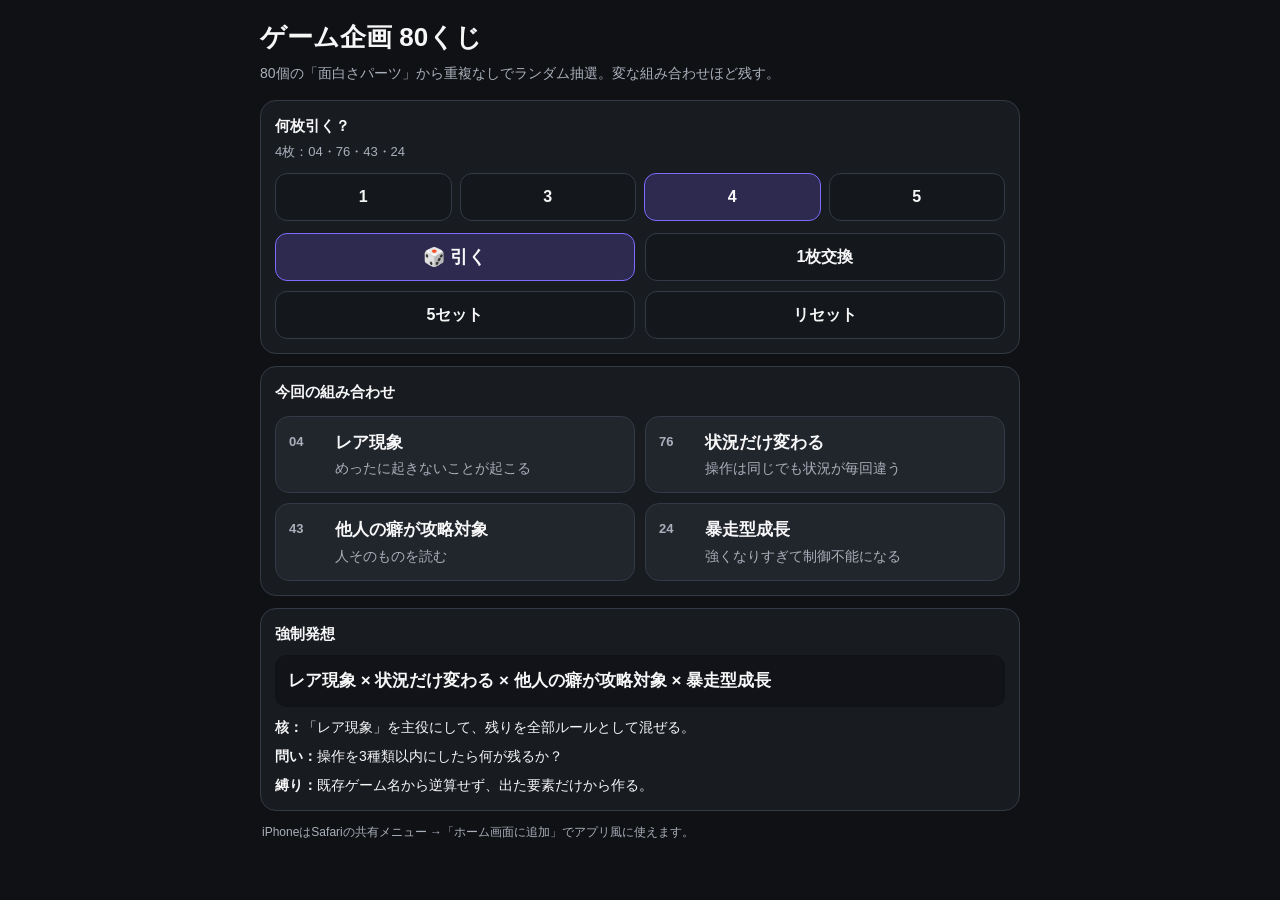
==== game-idea-80/index.html @ 26de2056 "Add iPhone game idea 80 lottery" ====
<!doctype html>
<html lang="ja">
<head>
<meta charset="utf-8">
<meta name="viewport" content="width=device-width,initial-scale=1,viewport-fit=cover">
<meta name="theme-color" content="#101114">
<meta name="apple-mobile-web-app-capable" content="yes">
<meta name="apple-mobile-web-app-status-bar-style" content="black-translucent">
<meta name="apple-mobile-web-app-title" content="80くじ">
<title>ゲーム企画 80くじ</title>
<style>
:root{color-scheme:dark;--bg:#101114;--panel:#181b20;--card:#21252c;--line:#343a45;--text:#f7f7f8;--muted:#a9b0bb;--accent:#7d6cff;--accent2:#2e294f}
*{box-sizing:border-box}html{-webkit-text-size-adjust:100%;background:var(--bg)}
body{margin:0;background:var(--bg);color:var(--text);font-family:-apple-system,BlinkMacSystemFont,"SF Pro Text","Hiragino Sans","Yu Gothic",sans-serif;padding:max(18px,env(safe-area-inset-top)) 14px max(28px,env(safe-area-inset-bottom));line-height:1.5}
main{max-width:760px;margin:auto}h1{font-size:26px;margin:0 0 6px}.lead{color:var(--muted);font-size:14px;margin:0 0 16px}
.panel{border:1px solid var(--line);background:var(--panel);border-radius:16px;padding:14px;margin-top:12px}
.label{font-weight:800;font-size:15px}.status{color:var(--muted);font-size:13px;margin-top:4px}
.btns{display:grid;grid-template-columns:repeat(4,1fr);gap:8px;margin-top:12px}
.actions{display:grid;grid-template-columns:1fr 1fr;gap:10px;margin-top:12px}
button{appearance:none;-webkit-appearance:none;border:1px solid var(--line);background:#14171c;color:var(--text);min-height:48px;border-radius:12px;padding:10px 12px;font-size:16px;font-weight:700;touch-action:manipulation;-webkit-tap-highlight-color:transparent}
button:active{transform:scale(.985)}button.active,button.primary{background:var(--accent2);border-color:var(--accent)}button.primary{font-size:18px}
.cards{display:grid;gap:10px;margin-top:12px}.card{background:var(--card);border:1px solid var(--line);border-radius:14px;padding:13px;display:grid;grid-template-columns:36px 1fr;gap:10px}
.num{font-size:13px;color:var(--muted);font-weight:800;padding-top:2px}.name{font-size:17px;font-weight:900}.desc{font-size:14px;color:var(--muted);margin-top:3px}
.formula{background:#111318;border-radius:12px;padding:13px;font-size:17px;font-weight:900;line-height:1.5;margin-top:10px;word-break:break-word}
.meta{font-size:14px;display:grid;gap:8px;margin-top:10px}.rapid{display:grid;gap:8px;margin-top:10px}.rapid-item{background:#13161b;border:1px solid var(--line);border-radius:12px;padding:11px;font-size:14px;line-height:1.6}.hidden{display:none}
.note{font-size:12px;color:var(--muted);margin:12px 2px 0}@media(min-width:680px){.cards{grid-template-columns:1fr 1fr}}
</style>
</head>
<body>
<main>
<h1>ゲーム企画 80くじ</h1>
<p class="lead">80個の「面白さパーツ」から重複なしでランダム抽選。変な組み合わせほど残す。</p>

<section class="panel">
<div class="label">何枚引く？</div>
<div id="status" class="status">4枚引き</div>
<div class="btns" id="countBtns">
<button type="button" data-count="1">1</button><button type="button" data-count="3">3</button><button type="button" data-count="4" class="active">4</button><button type="button" data-count="5">5</button>
</div>
<div class="actions">
<button type="button" id="draw" class="primary">🎲 引く</button><button type="button" id="swap">1枚交換</button><button type="button" id="rapid">5セット</button><button type="button" id="reset">リセット</button>
</div>
</section>

<section class="panel"><div class="label">今回の組み合わせ</div><div id="cards" class="cards"></div></section>

<section id="ideaPanel" class="panel hidden">
<div class="label">強制発想</div><div id="formula" class="formula"></div>
<div class="meta"><div><b>核：</b><span id="core"></span></div><div><b>問い：</b><span id="question"></span></div><div><b>縛り：</b>既存ゲーム名から逆算せず、出た要素だけから作る。</div></div>
</section>

<section id="rapidPanel" class="panel hidden"><div class="label">5セット連続</div><div id="rapidResults" class="rapid"></div></section>
<p class="note">iPhoneはSafariの共有メニュー →「ホーム画面に追加」でアプリ風に使えます。</p>
</main>

<script>
(()=>{
const parts=[
["連鎖失敗","小さなミスが次の事故を呼ぶ"],["自動化","作った仕組みが勝手に動く"],["人間心理読み","相手の考えや行動を読む"],["レア現象","めったに起きないことが起こる"],["自由配置","物を好きな場所に置ける"],["持ち帰り","生還・回収して初めて利益になる"],["未知の法則","最初は何が起きるか分からない"],["短い起承転結","1プレイに小さなドラマが生まれる"],["自分だけの戦術","正解が一つではない"],["大事故","派手な崩壊や事故が起きる"],
["結果待ち","実行後の結果を見るのが楽しい"],["全ロスト","失敗すると全部失う"],["拠点発展","小さいものが徐々に育つ"],["視聴者だけ正解を知る","見る側に情報優位がある"],["ドミノ","1つの行動が順番に波及する"],["プレイヤースキル上達","本人の理解と腕が成長する"],["能力合成","複数能力を混ぜて使う"],["資源予測","足りるかどうかを読む"],["笑える失敗","ミス自体がコンテンツになる"],["コレクション","揃えたくなる"],
["環境変化","天候・時間・地形などが変化する"],["隠された場所","秘密の場所を発見する"],["選択型進化","毎回違う成長方向を選ぶ"],["暴走型成長","強くなりすぎて制御不能になる"],["派手に失敗","失敗が視覚的に分かりやすい"],["再現不能な瞬間","同じことが二度と起きない"],["奇跡的成功","普通なら無理なことが通る"],["ルール作成","プレイヤー自身がルールを加える"],["相互依存","一人では成立しない"],["名前を付ける","対象への所有感を生む"],
["予想外の乱入","突然第三者や事件が入る"],["状態異常連鎖","火→爆発→崩壊のようにつながる"],["条件付き現象","特定条件でだけ現象が起きる"],["足を引っ張れる","事故でも故意でも他人を邪魔できる"],["弱→強","明確なパワーアップを味わう"],["一目で状況が分かる","初見でも理解できる"],["リスク選択","安全か欲張るかを選ぶ"],["カスタム","見た目や性能を変える"],["建築","自分で構造物を作る"],["傷・履歴","長く使うほど歴史が残る"],
["連鎖事故","事故が別の事故を呼ぶ"],["物理結果予測","崩れるか耐えるかなどを読む"],["他人の癖が攻略対象","人そのものを読む"],["意外な使い方","想定外の用途を見つける"],["時間制限","急がされることで緊張が生まれる"],["同期","タイミングを合わせる"],["ランダム生成","毎回状況が変わる"],["秘密のルール","表向きと違う法則がある"],["展示","作ったものを他人に見せる"],["自分の判断で事故る","自業自得の失敗が起きる"],
["小→巨大","サイズの成長を楽しむ"],["レア出現","珍しいものがたまに出る"],["組み立て","パーツから何かを作る"],["相手行動予測","次の動きを読む"],["取り返し","失敗後も立て直せる"],["数が増える","少数から大量へ増殖する"],["誤解","意思疎通のズレが遊びになる"],["禁断の選択","やるなと言われたことを試したくなる"],["連鎖成長","育つほどさらに育ちやすくなる"],["個体差","同じ種類でも特徴が違う"],
["軌道予測","投げる・飛ぶ・落ちる軌道を読む"],["1人だけ別情報","プレイヤー間に情報格差がある"],["徐々に理解する世界","遊ぶほど法則が分かる"],["物理事故","想定からズレる挙動が起きる"],["確率判断","運を含めて判断する"],["組み合わせ発見","A+Bから新しい結果を見つける"],["分業","役割を分けて進める"],["1人だけ裏切り候補","協力の中に疑念がある"],["ギリギリ復活","終わったと思ったところから助かる"],["視聴者も予想できる","見る側も結果を考えられる"],
["失敗の痕跡が残る","過去のミスが世界に蓄積する"],["成長が見た目に出る","強さが外見にも反映される"],["経済連鎖","稼ぐ→投資→さらに稼ぐ"],["短い挑戦の反復","短時間で何度も試せる"],["ループする改善","失敗→修正→再挑戦が自然に回る"],["状況だけ変わる","操作は同じでも状況が毎回違う"],["生物育成","育て方で結果が変わる"],["持ちすぎると危険","欲張るほどリスクが上がる"],["観察が楽しい","操作より結果を見ること自体が楽しい"],["キャラ差が出る","人によって遊び方が大きく変わる"]
];
let count=4,current=[];
const $=s=>document.querySelector(s),$$=s=>Array.from(document.querySelectorAll(s));
function rnd(max){if(max<=1)return 0;if(crypto&&crypto.getRandomValues){const range=4294967296,limit=range-(range%max),a=new Uint32Array(1);do{crypto.getRandomValues(a)}while(a[0]>=limit);return a[0]%max}return Math.floor(Math.random()*max)}
function draw(n,exclude=[]){const blocked=new Set(exclude),pool=parts.map((_,i)=>i).filter(i=>!blocked.has(i)),out=[];for(let k=0;k<Math.min(n,pool.length);k++){const j=rnd(pool.length);out.push(pool[j]);pool.splice(j,1)}return out}
function card(i){const a=document.createElement("article");a.className="card";const n=document.createElement("div");n.className="num";n.textContent=String(i+1).padStart(2,"0");const b=document.createElement("div"),nm=document.createElement("div"),ds=document.createElement("div");nm.className="name";nm.textContent=parts[i][0];ds.className="desc";ds.textContent=parts[i][1];b.append(nm,ds);a.append(n,b);return a}
function render(){const c=$("#cards");c.replaceChildren(...current.map(card));if(!current.length){$("#ideaPanel").classList.add("hidden");$("#status").textContent=count+"枚引き";return}const names=current.map(i=>parts[i][0]);$("#ideaPanel").classList.remove("hidden");$("#formula").textContent=names.join(" × ");$("#core").textContent="「"+names[0]+"」を主役にして、残りを全部ルールとして混ぜる。";const q=["この要素が全部同時に成立する最小の遊びは何か？","最初の30秒で何をして、1分後に何が起きれば面白いか？","成功より失敗の方が面白くなる形にするとどうなるか？","操作を3種類以内にしたら何が残るか？","実況者が思わず叫ぶ瞬間を1つ作るなら何か？","既存ジャンル名を使わず、この要素だけで1ループを説明できるか？"];$("#question").textContent=q[rnd(q.length)];$("#status").textContent=current.length+"枚："+current.map(i=>String(i+1).padStart(2,"0")).join("・")}
$("#draw").addEventListener("click",()=>{current=draw(count);$("#rapidPanel").classList.add("hidden");render()});
$("#swap").addEventListener("click",()=>{if(!current.length)return;const p=rnd(current.length),r=draw(1,current);if(r.length)current[p]=r[0];render()});
$("#rapid").addEventListener("click",()=>{const box=$("#rapidResults");box.replaceChildren();for(let s=0;s<5;s++){const set=draw(count),row=document.createElement("div");row.className="rapid-item";row.textContent=(s+1)+". "+set.map(i=>parts[i][0]).join(" × ");box.append(row)}$("#rapidPanel").classList.remove("hidden")});
$("#reset").addEventListener("click",()=>{current=[];$("#cards").replaceChildren();$("#ideaPanel").classList.add("hidden");$("#rapidPanel").classList.add("hidden");$("#status").textContent=count+"枚引き"});
$$('#countBtns button').forEach(btn=>btn.addEventListener("click",()=>{count=Math.max(1,Math.min(5,Number(btn.dataset.count)||4));$$('#countBtns button').forEach(b=>b.classList.remove("active"));btn.classList.add("active");$("#status").textContent=count+"枚引き"}));
current=draw(count);render();
})();
</script>
</body>
</html>
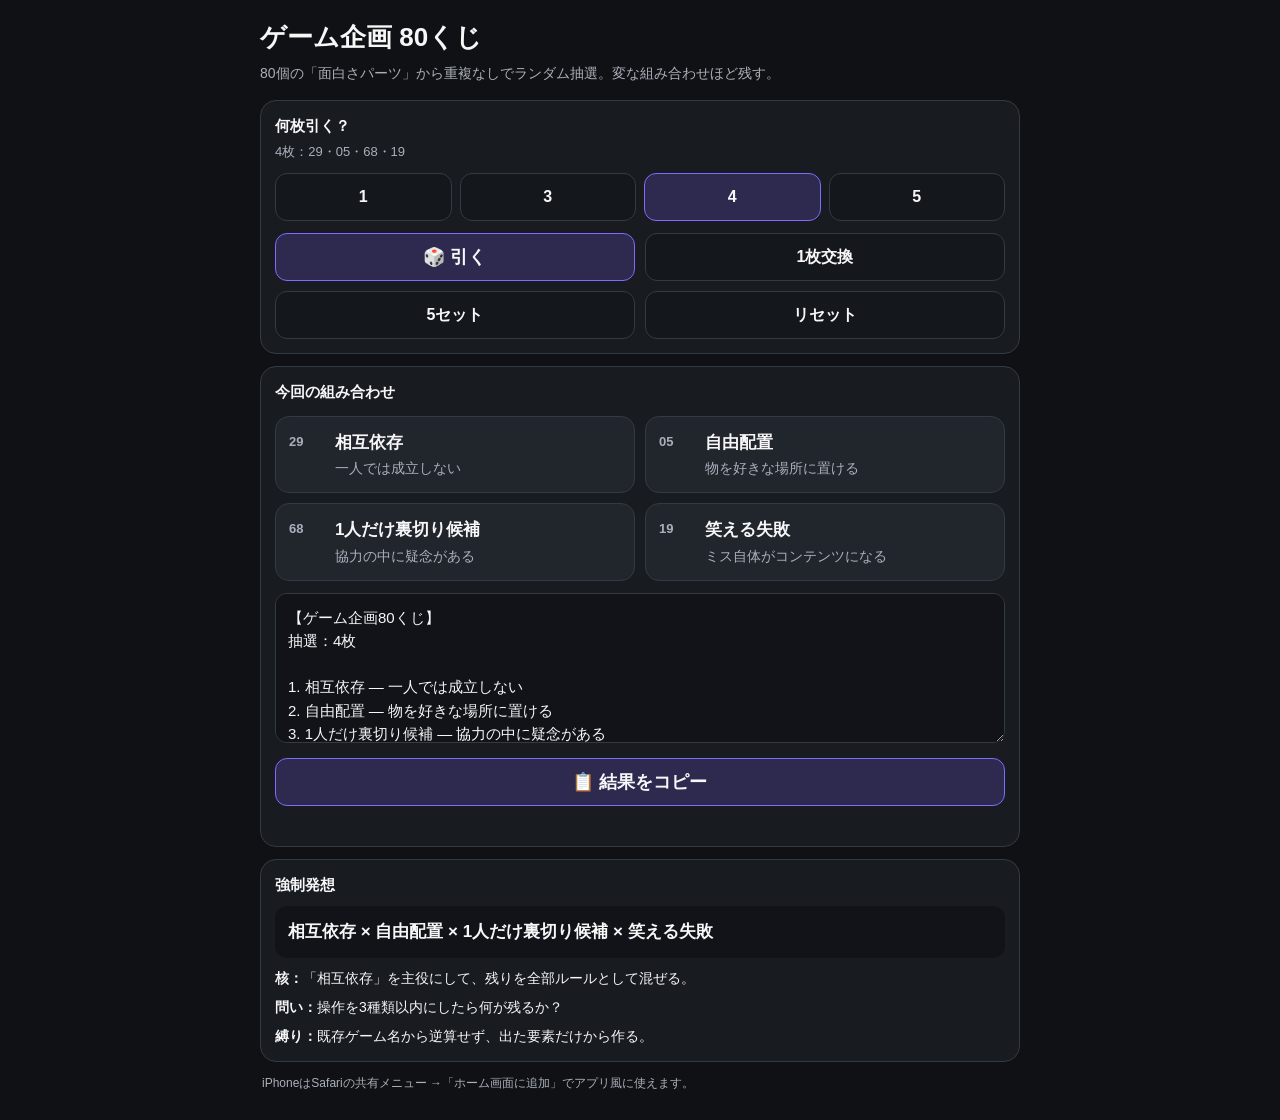
==== commit 200d1fbd: "Add copy-paste result buttons for iPhone" ====
--- a/game-idea-80/index.html
+++ b/game-idea-80/index.html
@@ -22,7 +22,9 @@
 .cards{display:grid;gap:10px;margin-top:12px}.card{background:var(--card);border:1px solid var(--line);border-radius:14px;padding:13px;display:grid;grid-template-columns:36px 1fr;gap:10px}
 .num{font-size:13px;color:var(--muted);font-weight:800;padding-top:2px}.name{font-size:17px;font-weight:900}.desc{font-size:14px;color:var(--muted);margin-top:3px}
 .formula{background:#111318;border-radius:12px;padding:13px;font-size:17px;font-weight:900;line-height:1.5;margin-top:10px;word-break:break-word}
-.meta{font-size:14px;display:grid;gap:8px;margin-top:10px}.rapid{display:grid;gap:8px;margin-top:10px}.rapid-item{background:#13161b;border:1px solid var(--line);border-radius:12px;padding:11px;font-size:14px;line-height:1.6}.hidden{display:none}
+.meta{font-size:14px;display:grid;gap:8px;margin-top:10px}.rapid{display:grid;gap:8px;margin-top:10px}.rapid-item{background:#13161b;border:1px solid var(--line);border-radius:12px;padding:11px;font-size:14px;line-height:1.6}
+.copy-area{margin-top:12px}.copybox{width:100%;min-height:150px;resize:vertical;border:1px solid var(--line);border-radius:12px;background:#111318;color:var(--text);padding:12px;font-size:15px;line-height:1.55;font-family:inherit;-webkit-appearance:none}
+.copy-actions{display:grid;grid-template-columns:1fr;gap:8px;margin-top:8px}.copy-status{min-height:20px;color:var(--muted);font-size:13px;margin-top:6px}.hidden{display:none}
 .note{font-size:12px;color:var(--muted);margin:12px 2px 0}@media(min-width:680px){.cards{grid-template-columns:1fr 1fr}}
 </style>
 </head>
@@ -42,14 +44,27 @@
 </div>
 </section>
 
-<section class="panel"><div class="label">今回の組み合わせ</div><div id="cards" class="cards"></div></section>
+<section class="panel">
+<div class="label">今回の組み合わせ</div>
+<div id="cards" class="cards"></div>
+<div class="copy-area">
+<textarea id="copyText" class="copybox" readonly aria-label="コピペ用抽選結果"></textarea>
+<div class="copy-actions"><button type="button" id="copyCurrent" class="primary">📋 結果をコピー</button></div>
+<div id="copyStatus" class="copy-status" aria-live="polite"></div>
+</div>
+</section>
 
 <section id="ideaPanel" class="panel hidden">
 <div class="label">強制発想</div><div id="formula" class="formula"></div>
 <div class="meta"><div><b>核：</b><span id="core"></span></div><div><b>問い：</b><span id="question"></span></div><div><b>縛り：</b>既存ゲーム名から逆算せず、出た要素だけから作る。</div></div>
 </section>
 
-<section id="rapidPanel" class="panel hidden"><div class="label">5セット連続</div><div id="rapidResults" class="rapid"></div></section>
+<section id="rapidPanel" class="panel hidden">
+<div class="label">5セット連続</div>
+<div id="rapidResults" class="rapid"></div>
+<div class="copy-actions"><button type="button" id="copyRapid">📋 5セットをコピー</button></div>
+<div id="rapidCopyStatus" class="copy-status" aria-live="polite"></div>
+</section>
 <p class="note">iPhoneはSafariの共有メニュー →「ホーム画面に追加」でアプリ風に使えます。</p>
 </main>
 
@@ -65,16 +80,47 @@
 ["軌道予測","投げる・飛ぶ・落ちる軌道を読む"],["1人だけ別情報","プレイヤー間に情報格差がある"],["徐々に理解する世界","遊ぶほど法則が分かる"],["物理事故","想定からズレる挙動が起きる"],["確率判断","運を含めて判断する"],["組み合わせ発見","A+Bから新しい結果を見つける"],["分業","役割を分けて進める"],["1人だけ裏切り候補","協力の中に疑念がある"],["ギリギリ復活","終わったと思ったところから助かる"],["視聴者も予想できる","見る側も結果を考えられる"],
 ["失敗の痕跡が残る","過去のミスが世界に蓄積する"],["成長が見た目に出る","強さが外見にも反映される"],["経済連鎖","稼ぐ→投資→さらに稼ぐ"],["短い挑戦の反復","短時間で何度も試せる"],["ループする改善","失敗→修正→再挑戦が自然に回る"],["状況だけ変わる","操作は同じでも状況が毎回違う"],["生物育成","育て方で結果が変わる"],["持ちすぎると危険","欲張るほどリスクが上がる"],["観察が楽しい","操作より結果を見ること自体が楽しい"],["キャラ差が出る","人によって遊び方が大きく変わる"]
 ];
-let count=4,current=[];
+let count=4,current=[],rapidSets=[];
 const $=s=>document.querySelector(s),$$=s=>Array.from(document.querySelectorAll(s));
 function rnd(max){if(max<=1)return 0;if(crypto&&crypto.getRandomValues){const range=4294967296,limit=range-(range%max),a=new Uint32Array(1);do{crypto.getRandomValues(a)}while(a[0]>=limit);return a[0]%max}return Math.floor(Math.random()*max)}
 function draw(n,exclude=[]){const blocked=new Set(exclude),pool=parts.map((_,i)=>i).filter(i=>!blocked.has(i)),out=[];for(let k=0;k<Math.min(n,pool.length);k++){const j=rnd(pool.length);out.push(pool[j]);pool.splice(j,1)}return out}
+async function copyText(text,statusEl){
+  if(!text)return;
+  let ok=false;
+  try{if(navigator.clipboard&&window.isSecureContext){await navigator.clipboard.writeText(text);ok=true}}catch(_){}
+  if(!ok){
+    const ta=document.createElement("textarea");
+    ta.value=text;ta.setAttribute("readonly","");ta.style.position="fixed";ta.style.opacity="0";ta.style.pointerEvents="none";
+    document.body.appendChild(ta);ta.focus();ta.select();ta.setSelectionRange(0,ta.value.length);
+    try{ok=document.execCommand("copy")}catch(_){}
+    ta.remove();
+  }
+  if(statusEl){statusEl.textContent=ok?"コピーしました":"コピーできませんでした。下の欄を長押ししてコピーしてください。";setTimeout(()=>{statusEl.textContent=""},2200)}
+}
+function currentCopyText(){
+  if(!current.length)return "";
+  const lines=["【ゲーム企画80くじ】","抽選："+current.length+"枚",""];
+  current.forEach((i,n)=>lines.push((n+1)+". "+parts[i][0]+" — "+parts[i][1]));
+  lines.push("","組み合わせ："+current.map(i=>parts[i][0]).join(" × "));
+  const q=$("#question")?$("#question").textContent:"";
+  if(q)lines.push("問い："+q);
+  return lines.join("\n");
+}
+function rapidCopyText(){
+  if(!rapidSets.length)return "";
+  const lines=["【ゲーム企画80くじ｜5セット】",""];
+  rapidSets.forEach((set,n)=>lines.push((n+1)+". "+set.map(i=>parts[i][0]).join(" × ")));
+  return lines.join("\n");
+}
+function syncCopyText(){const el=$("#copyText");if(el)el.value=currentCopyText()}
 function card(i){const a=document.createElement("article");a.className="card";const n=document.createElement("div");n.className="num";n.textContent=String(i+1).padStart(2,"0");const b=document.createElement("div"),nm=document.createElement("div"),ds=document.createElement("div");nm.className="name";nm.textContent=parts[i][0];ds.className="desc";ds.textContent=parts[i][1];b.append(nm,ds);a.append(n,b);return a}
-function render(){const c=$("#cards");c.replaceChildren(...current.map(card));if(!current.length){$("#ideaPanel").classList.add("hidden");$("#status").textContent=count+"枚引き";return}const names=current.map(i=>parts[i][0]);$("#ideaPanel").classList.remove("hidden");$("#formula").textContent=names.join(" × ");$("#core").textContent="「"+names[0]+"」を主役にして、残りを全部ルールとして混ぜる。";const q=["この要素が全部同時に成立する最小の遊びは何か？","最初の30秒で何をして、1分後に何が起きれば面白いか？","成功より失敗の方が面白くなる形にするとどうなるか？","操作を3種類以内にしたら何が残るか？","実況者が思わず叫ぶ瞬間を1つ作るなら何か？","既存ジャンル名を使わず、この要素だけで1ループを説明できるか？"];$("#question").textContent=q[rnd(q.length)];$("#status").textContent=current.length+"枚："+current.map(i=>String(i+1).padStart(2,"0")).join("・")}
+function render(){const c=$("#cards");c.replaceChildren(...current.map(card));if(!current.length){$("#ideaPanel").classList.add("hidden");$("#status").textContent=count+"枚引き";syncCopyText();return}const names=current.map(i=>parts[i][0]);$("#ideaPanel").classList.remove("hidden");$("#formula").textContent=names.join(" × ");$("#core").textContent="「"+names[0]+"」を主役にして、残りを全部ルールとして混ぜる。";const q=["この要素が全部同時に成立する最小の遊びは何か？","最初の30秒で何をして、1分後に何が起きれば面白いか？","成功より失敗の方が面白くなる形にするとどうなるか？","操作を3種類以内にしたら何が残るか？","実況者が思わず叫ぶ瞬間を1つ作るなら何か？","既存ジャンル名を使わず、この要素だけで1ループを説明できるか？"];$("#question").textContent=q[rnd(q.length)];$("#status").textContent=current.length+"枚："+current.map(i=>String(i+1).padStart(2,"0")).join("・");syncCopyText()}
 $("#draw").addEventListener("click",()=>{current=draw(count);$("#rapidPanel").classList.add("hidden");render()});
 $("#swap").addEventListener("click",()=>{if(!current.length)return;const p=rnd(current.length),r=draw(1,current);if(r.length)current[p]=r[0];render()});
-$("#rapid").addEventListener("click",()=>{const box=$("#rapidResults");box.replaceChildren();for(let s=0;s<5;s++){const set=draw(count),row=document.createElement("div");row.className="rapid-item";row.textContent=(s+1)+". "+set.map(i=>parts[i][0]).join(" × ");box.append(row)}$("#rapidPanel").classList.remove("hidden")});
-$("#reset").addEventListener("click",()=>{current=[];$("#cards").replaceChildren();$("#ideaPanel").classList.add("hidden");$("#rapidPanel").classList.add("hidden");$("#status").textContent=count+"枚引き"});
+$("#rapid").addEventListener("click",()=>{const box=$("#rapidResults");box.replaceChildren();rapidSets=[];for(let s=0;s<5;s++){const set=draw(count);rapidSets.push(set);const row=document.createElement("div");row.className="rapid-item";row.textContent=(s+1)+". "+set.map(i=>parts[i][0]).join(" × ");box.append(row)}$("#rapidPanel").classList.remove("hidden")});
+$("#copyCurrent").addEventListener("click",()=>copyText(currentCopyText(),$("#copyStatus")));
+$("#copyRapid").addEventListener("click",()=>copyText(rapidCopyText(),$("#rapidCopyStatus")));
+$("#reset").addEventListener("click",()=>{current=[];rapidSets=[];$("#cards").replaceChildren();$("#ideaPanel").classList.add("hidden");$("#rapidPanel").classList.add("hidden");$("#status").textContent=count+"枚引き";syncCopyText()});
 $$('#countBtns button').forEach(btn=>btn.addEventListener("click",()=>{count=Math.max(1,Math.min(5,Number(btn.dataset.count)||4));$$('#countBtns button').forEach(b=>b.classList.remove("active"));btn.classList.add("active");$("#status").textContent=count+"枚引き"}));
 current=draw(count);render();
 })();
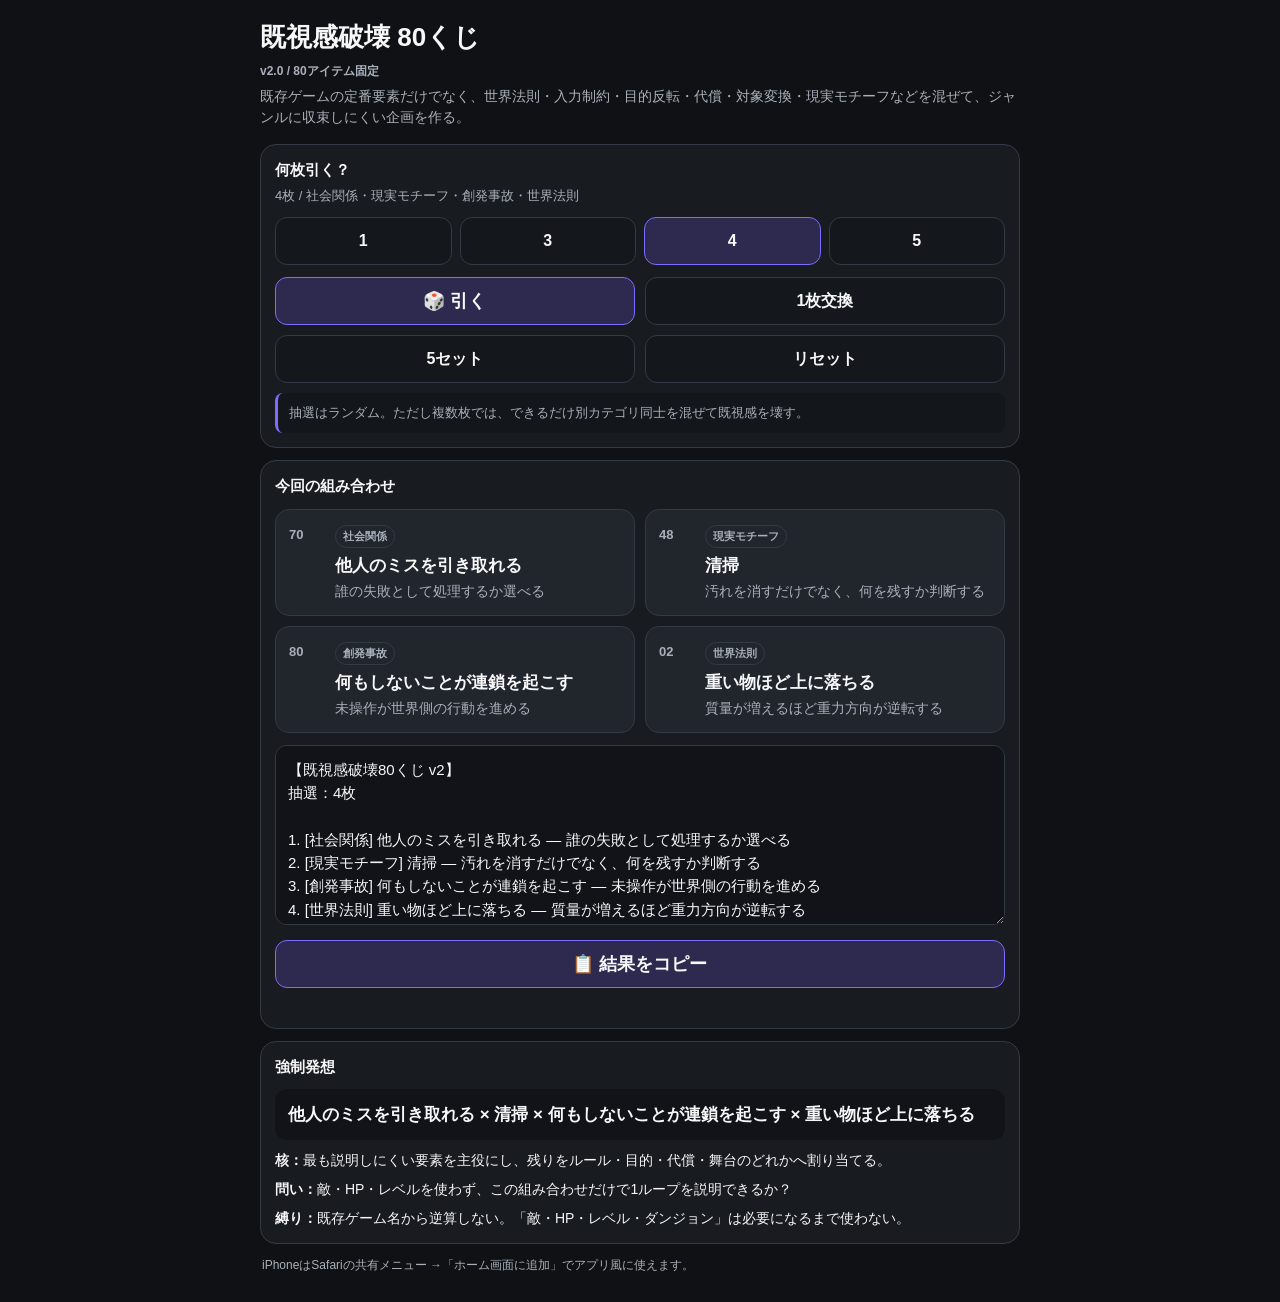
==== commit 4f95444f: "Rebuild game idea lottery as originality-focused v2" ====
--- a/game-idea-80/index.html
+++ b/game-idea-80/index.html
@@ -6,32 +6,33 @@
 <meta name="theme-color" content="#101114">
 <meta name="apple-mobile-web-app-capable" content="yes">
 <meta name="apple-mobile-web-app-status-bar-style" content="black-translucent">
-<meta name="apple-mobile-web-app-title" content="80くじ">
-<title>ゲーム企画 80くじ</title>
+<meta name="apple-mobile-web-app-title" content="破壊80くじ">
+<title>既視感破壊 80くじ v2</title>
 <style>
 :root{color-scheme:dark;--bg:#101114;--panel:#181b20;--card:#21252c;--line:#343a45;--text:#f7f7f8;--muted:#a9b0bb;--accent:#7d6cff;--accent2:#2e294f}
 *{box-sizing:border-box}html{-webkit-text-size-adjust:100%;background:var(--bg)}
 body{margin:0;background:var(--bg);color:var(--text);font-family:-apple-system,BlinkMacSystemFont,"SF Pro Text","Hiragino Sans","Yu Gothic",sans-serif;padding:max(18px,env(safe-area-inset-top)) 14px max(28px,env(safe-area-inset-bottom));line-height:1.5}
-main{max-width:760px;margin:auto}h1{font-size:26px;margin:0 0 6px}.lead{color:var(--muted);font-size:14px;margin:0 0 16px}
+main{max-width:760px;margin:auto}h1{font-size:26px;margin:0 0 5px}.version{font-size:12px;color:var(--muted);font-weight:700}.lead{color:var(--muted);font-size:14px;margin:6px 0 16px}
 .panel{border:1px solid var(--line);background:var(--panel);border-radius:16px;padding:14px;margin-top:12px}
 .label{font-weight:800;font-size:15px}.status{color:var(--muted);font-size:13px;margin-top:4px}
-.btns{display:grid;grid-template-columns:repeat(4,1fr);gap:8px;margin-top:12px}
-.actions{display:grid;grid-template-columns:1fr 1fr;gap:10px;margin-top:12px}
+.btns{display:grid;grid-template-columns:repeat(4,1fr);gap:8px;margin-top:12px}.actions{display:grid;grid-template-columns:1fr 1fr;gap:10px;margin-top:12px}
 button{appearance:none;-webkit-appearance:none;border:1px solid var(--line);background:#14171c;color:var(--text);min-height:48px;border-radius:12px;padding:10px 12px;font-size:16px;font-weight:700;touch-action:manipulation;-webkit-tap-highlight-color:transparent}
 button:active{transform:scale(.985)}button.active,button.primary{background:var(--accent2);border-color:var(--accent)}button.primary{font-size:18px}
 .cards{display:grid;gap:10px;margin-top:12px}.card{background:var(--card);border:1px solid var(--line);border-radius:14px;padding:13px;display:grid;grid-template-columns:36px 1fr;gap:10px}
-.num{font-size:13px;color:var(--muted);font-weight:800;padding-top:2px}.name{font-size:17px;font-weight:900}.desc{font-size:14px;color:var(--muted);margin-top:3px}
+.num{font-size:13px;color:var(--muted);font-weight:800;padding-top:2px}.cat{display:inline-block;font-size:11px;font-weight:800;color:var(--muted);border:1px solid var(--line);border-radius:999px;padding:2px 7px;margin-bottom:5px}.name{font-size:17px;font-weight:900}.desc{font-size:14px;color:var(--muted);margin-top:3px}
 .formula{background:#111318;border-radius:12px;padding:13px;font-size:17px;font-weight:900;line-height:1.5;margin-top:10px;word-break:break-word}
 .meta{font-size:14px;display:grid;gap:8px;margin-top:10px}.rapid{display:grid;gap:8px;margin-top:10px}.rapid-item{background:#13161b;border:1px solid var(--line);border-radius:12px;padding:11px;font-size:14px;line-height:1.6}
-.copy-area{margin-top:12px}.copybox{width:100%;min-height:150px;resize:vertical;border:1px solid var(--line);border-radius:12px;background:#111318;color:var(--text);padding:12px;font-size:15px;line-height:1.55;font-family:inherit;-webkit-appearance:none}
+.copy-area{margin-top:12px}.copybox{width:100%;min-height:180px;resize:vertical;border:1px solid var(--line);border-radius:12px;background:#111318;color:var(--text);padding:12px;font-size:15px;line-height:1.55;font-family:inherit;-webkit-appearance:none}
 .copy-actions{display:grid;grid-template-columns:1fr;gap:8px;margin-top:8px}.copy-status{min-height:20px;color:var(--muted);font-size:13px;margin-top:6px}.hidden{display:none}
+.rule-note{font-size:13px;color:var(--muted);margin-top:10px;padding:10px 11px;border-left:3px solid var(--accent);background:#13161b;border-radius:8px}
 .note{font-size:12px;color:var(--muted);margin:12px 2px 0}@media(min-width:680px){.cards{grid-template-columns:1fr 1fr}}
 </style>
 </head>
 <body>
 <main>
-<h1>ゲーム企画 80くじ</h1>
-<p class="lead">80個の「面白さパーツ」から重複なしでランダム抽選。変な組み合わせほど残す。</p>
+<h1>既視感破壊 80くじ</h1>
+<div class="version">v2.0 / 80アイテム固定</div>
+<p class="lead">既存ゲームの定番要素だけでなく、世界法則・入力制約・目的反転・代償・対象変換・現実モチーフなどを混ぜて、ジャンルに収束しにくい企画を作る。</p>
 
 <section class="panel">
 <div class="label">何枚引く？</div>
@@ -42,6 +43,7 @@
 <div class="actions">
 <button type="button" id="draw" class="primary">🎲 引く</button><button type="button" id="swap">1枚交換</button><button type="button" id="rapid">5セット</button><button type="button" id="reset">リセット</button>
 </div>
+<div class="rule-note">抽選はランダム。ただし複数枚では、できるだけ別カテゴリ同士を混ぜて既視感を壊す。</div>
 </section>
 
 <section class="panel">
@@ -56,7 +58,7 @@
 
 <section id="ideaPanel" class="panel hidden">
 <div class="label">強制発想</div><div id="formula" class="formula"></div>
-<div class="meta"><div><b>核：</b><span id="core"></span></div><div><b>問い：</b><span id="question"></span></div><div><b>縛り：</b>既存ゲーム名から逆算せず、出た要素だけから作る。</div></div>
+<div class="meta"><div><b>核：</b><span id="core"></span></div><div><b>問い：</b><span id="question"></span></div><div><b>縛り：</b>既存ゲーム名から逆算しない。「敵・HP・レベル・ダンジョン」は必要になるまで使わない。</div></div>
 </section>
 
 <section id="rapidPanel" class="panel hidden">
@@ -71,53 +73,171 @@
 <script>
 (()=>{
 const parts=[
-["連鎖失敗","小さなミスが次の事故を呼ぶ"],["自動化","作った仕組みが勝手に動く"],["人間心理読み","相手の考えや行動を読む"],["レア現象","めったに起きないことが起こる"],["自由配置","物を好きな場所に置ける"],["持ち帰り","生還・回収して初めて利益になる"],["未知の法則","最初は何が起きるか分からない"],["短い起承転結","1プレイに小さなドラマが生まれる"],["自分だけの戦術","正解が一つではない"],["大事故","派手な崩壊や事故が起きる"],
-["結果待ち","実行後の結果を見るのが楽しい"],["全ロスト","失敗すると全部失う"],["拠点発展","小さいものが徐々に育つ"],["視聴者だけ正解を知る","見る側に情報優位がある"],["ドミノ","1つの行動が順番に波及する"],["プレイヤースキル上達","本人の理解と腕が成長する"],["能力合成","複数能力を混ぜて使う"],["資源予測","足りるかどうかを読む"],["笑える失敗","ミス自体がコンテンツになる"],["コレクション","揃えたくなる"],
-["環境変化","天候・時間・地形などが変化する"],["隠された場所","秘密の場所を発見する"],["選択型進化","毎回違う成長方向を選ぶ"],["暴走型成長","強くなりすぎて制御不能になる"],["派手に失敗","失敗が視覚的に分かりやすい"],["再現不能な瞬間","同じことが二度と起きない"],["奇跡的成功","普通なら無理なことが通る"],["ルール作成","プレイヤー自身がルールを加える"],["相互依存","一人では成立しない"],["名前を付ける","対象への所有感を生む"],
-["予想外の乱入","突然第三者や事件が入る"],["状態異常連鎖","火→爆発→崩壊のようにつながる"],["条件付き現象","特定条件でだけ現象が起きる"],["足を引っ張れる","事故でも故意でも他人を邪魔できる"],["弱→強","明確なパワーアップを味わう"],["一目で状況が分かる","初見でも理解できる"],["リスク選択","安全か欲張るかを選ぶ"],["カスタム","見た目や性能を変える"],["建築","自分で構造物を作る"],["傷・履歴","長く使うほど歴史が残る"],
-["連鎖事故","事故が別の事故を呼ぶ"],["物理結果予測","崩れるか耐えるかなどを読む"],["他人の癖が攻略対象","人そのものを読む"],["意外な使い方","想定外の用途を見つける"],["時間制限","急がされることで緊張が生まれる"],["同期","タイミングを合わせる"],["ランダム生成","毎回状況が変わる"],["秘密のルール","表向きと違う法則がある"],["展示","作ったものを他人に見せる"],["自分の判断で事故る","自業自得の失敗が起きる"],
-["小→巨大","サイズの成長を楽しむ"],["レア出現","珍しいものがたまに出る"],["組み立て","パーツから何かを作る"],["相手行動予測","次の動きを読む"],["取り返し","失敗後も立て直せる"],["数が増える","少数から大量へ増殖する"],["誤解","意思疎通のズレが遊びになる"],["禁断の選択","やるなと言われたことを試したくなる"],["連鎖成長","育つほどさらに育ちやすくなる"],["個体差","同じ種類でも特徴が違う"],
-["軌道予測","投げる・飛ぶ・落ちる軌道を読む"],["1人だけ別情報","プレイヤー間に情報格差がある"],["徐々に理解する世界","遊ぶほど法則が分かる"],["物理事故","想定からズレる挙動が起きる"],["確率判断","運を含めて判断する"],["組み合わせ発見","A+Bから新しい結果を見つける"],["分業","役割を分けて進める"],["1人だけ裏切り候補","協力の中に疑念がある"],["ギリギリ復活","終わったと思ったところから助かる"],["視聴者も予想できる","見る側も結果を考えられる"],
-["失敗の痕跡が残る","過去のミスが世界に蓄積する"],["成長が見た目に出る","強さが外見にも反映される"],["経済連鎖","稼ぐ→投資→さらに稼ぐ"],["短い挑戦の反復","短時間で何度も試せる"],["ループする改善","失敗→修正→再挑戦が自然に回る"],["状況だけ変わる","操作は同じでも状況が毎回違う"],["生物育成","育て方で結果が変わる"],["持ちすぎると危険","欲張るほどリスクが上がる"],["観察が楽しい","操作より結果を見ること自体が楽しい"],["キャラ差が出る","人によって遊び方が大きく変わる"]
+["世界法則","見られていない物だけ動く","視界に入った瞬間だけ世界が静止する"],
+["世界法則","重い物ほど上に落ちる","質量が増えるほど重力方向が逆転する"],
+["世界法則","名前のない物は存在できない","名前を失った物から世界から消えていく"],
+["世界法則","嘘をつくと物理法則が変わる","発言の真偽が重力や摩擦に影響する"],
+["世界法則","同じ物が3つ揃うと融合する","三つ揃った瞬間に別の性質へ変化する"],
+["世界法則","触れた物だけ時間が止まる","操作するほど世界に静止物が増える"],
+["世界法則","音量が質量になる","大きな音ほど物理的に重くなる"],
+["世界法則","影が本体より先に動く","影の行動を本体が後から追いかける"],
+
+["入力制約","一度押した操作は10秒続く","短く修正できず、判断そのものが危険になる"],
+["入力制約","1分に1回しか操作できない","一回の入力を長く見守る必要がある"],
+["入力制約","操作するたびボタンの意味が変わる","同じ入力が次回は別の作用になる"],
+["入力制約","反動でしか移動できない","物を押す・投げる反作用だけで移動する"],
+["入力制約","画面を見ている間は動けない","確認と行動を同時にできない"],
+["入力制約","同じ操作を連続で使えない","毎回別の手段へ切り替える必要がある"],
+["入力制約","方向を直接選べない","周囲の物体を利用して進行方向を作る"],
+["入力制約","未来の操作を予約する","今ではなく数秒後の自分へ命令を置く"],
+
+["目的反転","完成させないのが目的","壊れず未完成の絶妙な状態を維持する"],
+["目的反転","何も壊さず事故を起こす","被害ゼロのまま大騒動だけ発生させる"],
+["目的反転","一番遅くゴールする","停止せず、最遅を狙う"],
+["目的反転","勝者を作らない","誰か一人が勝つと全員失敗になる"],
+["目的反転","正解を見つけても使わない","理解した法則を別の方法で迂回する"],
+["目的反転","失敗させるが気づかせない","相手が自分の判断だと思う形で失敗を誘う"],
+["目的反転","目的が途中で入れ替わる","過去の行動が新しい目的では邪魔になる"],
+["目的反転","ゴールを自分で移動させる","到達するのではなく到達可能な場所を作る"],
+
+["代償","強くなるほど情報が消える","能力上昇と引き換えにUIや記憶が欠ける"],
+["代償","拾うほど主人公が別人になる","所持物が性格・能力・立場を上書きする"],
+["代償","セーブするたび何か一つ失う","安全確保そのものにコストがある"],
+["代償","便利な道具ほど世界を壊す","高性能な道具ほど法則へ副作用を起こす"],
+["代償","成功するほど次回の操作が減る","上手くいくほど自由度が下がる"],
+["代償","見つけるほど地図が消える","探索進行と同時に既知情報が失われる"],
+["代償","使った物が次回の障害になる","便利だった手段が未来に敵対する"],
+["代償","時間を稼ぐほど未来が難しくなる","現在を延命すると後半の環境が悪化する"],
+
+["対象変換","UIが生物になる","ボタンやゲージが逃げたり眠ったりする"],
+["対象変換","セーブデータがNPCになる","過去の記録が世界内キャラクターとして現れる"],
+["対象変換","音が物体になる","発生した音を持つ・積む・投げることができる"],
+["対象変換","ルールがアイテムになる","法則を拾い、捨て、交換できる"],
+["対象変換","敵が地形になる","敵対存在が壁・床・坂として機能する"],
+["対象変換","体力が場所になる","HPではなく安全に存在できる領域が減る"],
+["対象変換","所持品が性格になる","持ち物構成が主人公の行動傾向を決める"],
+["対象変換","会話が建築材料になる","言葉を足場や壁として世界に残せる"],
+
+["現実モチーフ","検品","大量の物から微妙な違いを見抜き、判定の責任を負う"],
+["現実モチーフ","測量","距離・高さ・角度を測る行為自体を遊びにする"],
+["現実モチーフ","発酵","時間と環境で中身が勝手に変質していく"],
+["現実モチーフ","引っ越し","限られた空間へ物を運び、詰め、壊さず移す"],
+["現実モチーフ","葬儀","儀式・順序・人間関係を扱う"],
+["現実モチーフ","会議","発言・沈黙・合意形成そのものをシステム化する"],
+["現実モチーフ","道路工事","使われ続ける場所を止めずに作り替える"],
+["現実モチーフ","清掃","汚れを消すだけでなく、何を残すか判断する"],
+
+["認知情報","見落とした物ほど重要になる","注意を向けなかった対象が後から価値を持つ"],
+["認知情報","記憶した内容が少しずつ嘘になる","プレイヤーの記録自体が時間で変質する"],
+["認知情報","プレイヤーごとに因果が違う","同じ行動でも人によって結果の法則が異なる"],
+["認知情報","チュートリアルが一部だけ間違う","説明を信じるか実験するかがゲームになる"],
+["認知情報","NPCがプレイヤーの癖を誤学習する","AIが間違った人物像を作り、それに合わせて動く"],
+["認知情報","未来の結果だけ先に見える","原因を知らないまま結果から逆算する"],
+["認知情報","正解を知るほど選択肢が減る","理解が自由を狭める"],
+["認知情報","見ていない場所の情報だけ正確","確認した瞬間に情報が曖昧になる"],
+
+["時間空間","過去の自分が物理的に残る","以前の行動が次回も同じ場所で繰り返される"],
+["時間空間","距離が時間になる","遠くへ行くほど未来へ進み、戻ると過去へ近づく"],
+["時間空間","近づくほど対象が遠ざかる","直接追うほど到達不能になる"],
+["時間空間","部屋の中の方が外より広い","空間サイズの常識が接続ごとに崩れる"],
+["時間空間","失敗した場所が次回の入口になる","失敗地点が次プレイの開始地点になる"],
+["時間空間","一歩ごとに世界の縮尺が変わる","歩行が巨大化・縮小を兼ねる"],
+["時間空間","未来から順番に出来事が起きる","結果→途中→原因の順で体験する"],
+["時間空間","物を置くと別の場所が削れる","空間総量が一定で配置が別空間を侵食する"],
+
+["社会関係","NPCがプレイヤーを攻略する","NPC側が行動パターンを研究し対策を組む"],
+["社会関係","仲間の成功が自分の失敗になる","協力と競争が同じ行動に共存する"],
+["社会関係","全員の勝利条件が違うが誰も知らない","自分の目的すら観察から推測する"],
+["社会関係","評判が物理パラメータになる","周囲の評価で重さ・速度・大きさが変化する"],
+["社会関係","観察されるたび役割が変わる","他者に見られることで立場や能力が切り替わる"],
+["社会関係","他人のミスを引き取れる","誰の失敗として処理するか選べる"],
+["社会関係","観客の予想が世界へ影響する","多く予想された結果ほど起きにくくなる"],
+["社会関係","約束した行動しかできない","宣言した予定が操作制約になる"],
+
+["創発事故","物理事故","想定からズレた挙動そのものが展開を作る"],
+["創発事故","自分の判断で事故る","原因が明確に自分の選択へ戻ってくる"],
+["創発事故","失敗の痕跡が世界に残る","過去のやらかしが次回の地形や条件になる"],
+["創発事故","予想外の乱入","第三者や現象が計画へ割り込む"],
+["創発事故","連鎖事故","小さなミスが別システムへ伝播する"],
+["創発事故","奇跡的成功","無理そうな状況が偶然の相互作用で通る"],
+["創発事故","ルール同士が衝突する","複数の法則が同時成立し矛盾を起こす"],
+["創発事故","何もしないことが連鎖を起こす","未操作が世界側の行動を進める"]
 ];
+
 let count=4,current=[],rapidSets=[];
 const $=s=>document.querySelector(s),$$=s=>Array.from(document.querySelectorAll(s));
-function rnd(max){if(max<=1)return 0;if(crypto&&crypto.getRandomValues){const range=4294967296,limit=range-(range%max),a=new Uint32Array(1);do{crypto.getRandomValues(a)}while(a[0]>=limit);return a[0]%max}return Math.floor(Math.random()*max)}
-function draw(n,exclude=[]){const blocked=new Set(exclude),pool=parts.map((_,i)=>i).filter(i=>!blocked.has(i)),out=[];for(let k=0;k<Math.min(n,pool.length);k++){const j=rnd(pool.length);out.push(pool[j]);pool.splice(j,1)}return out}
+function rnd(max){if(max<=1)return 0;if(window.crypto&&crypto.getRandomValues){const range=4294967296,limit=range-(range%max),a=new Uint32Array(1);do{crypto.getRandomValues(a)}while(a[0]>=limit);return a[0]%max}return Math.floor(Math.random()*max)}
+function shuffle(arr){const a=arr.slice();for(let i=a.length-1;i>0;i--){const j=rnd(i+1);[a[i],a[j]]=[a[j],a[i]]}return a}
+function draw(n,exclude=[]){
+  const blocked=new Set(exclude),available=parts.map((_,i)=>i).filter(i=>!blocked.has(i)),out=[];
+  const byCat={};available.forEach(i=>{const cat=parts[i][0];(byCat[cat]||(byCat[cat]=[])).push(i)});
+  const cats=shuffle(Object.keys(byCat));
+  for(const cat of cats){
+    if(out.length>=n)break;
+    const pool=byCat[cat];out.push(pool[rnd(pool.length)]);
+  }
+  if(out.length<n){
+    const used=new Set(out),rest=available.filter(i=>!used.has(i));
+    while(out.length<n&&rest.length){const j=rnd(rest.length);out.push(rest[j]);rest.splice(j,1)}
+  }
+  return out;
+}
+function replacementFor(pos){
+  const others=current.filter((_,i)=>i!==pos),usedCats=new Set(others.map(i=>parts[i][0]));
+  let pool=parts.map((_,i)=>i).filter(i=>!others.includes(i)&&i!==current[pos]&&!usedCats.has(parts[i][0]));
+  if(!pool.length)pool=parts.map((_,i)=>i).filter(i=>!others.includes(i)&&i!==current[pos]);
+  return pool.length?pool[rnd(pool.length)]:null;
+}
 async function copyText(text,statusEl){
-  if(!text)return;
-  let ok=false;
+  if(!text)return;let ok=false;
   try{if(navigator.clipboard&&window.isSecureContext){await navigator.clipboard.writeText(text);ok=true}}catch(_){}
-  if(!ok){
-    const ta=document.createElement("textarea");
-    ta.value=text;ta.setAttribute("readonly","");ta.style.position="fixed";ta.style.opacity="0";ta.style.pointerEvents="none";
-    document.body.appendChild(ta);ta.focus();ta.select();ta.setSelectionRange(0,ta.value.length);
-    try{ok=document.execCommand("copy")}catch(_){}
-    ta.remove();
-  }
-  if(statusEl){statusEl.textContent=ok?"コピーしました":"コピーできませんでした。下の欄を長押ししてコピーしてください。";setTimeout(()=>{statusEl.textContent=""},2200)}
+  if(!ok){const ta=document.createElement("textarea");ta.value=text;ta.setAttribute("readonly","");ta.style.position="fixed";ta.style.opacity="0";document.body.appendChild(ta);ta.focus();ta.select();ta.setSelectionRange(0,ta.value.length);try{ok=document.execCommand("copy")}catch(_){}ta.remove()}
+  if(statusEl){statusEl.textContent=ok?"コピーしました":"コピーできませんでした。下の欄を長押ししてコピーしてください。";setTimeout(()=>statusEl.textContent="",2200)}
 }
 function currentCopyText(){
   if(!current.length)return "";
-  const lines=["【ゲーム企画80くじ】","抽選："+current.length+"枚",""];
-  current.forEach((i,n)=>lines.push((n+1)+". "+parts[i][0]+" — "+parts[i][1]));
-  lines.push("","組み合わせ："+current.map(i=>parts[i][0]).join(" × "));
-  const q=$("#question")?$("#question").textContent:"";
-  if(q)lines.push("問い："+q);
+  const lines=["【既視感破壊80くじ v2】","抽選："+current.length+"枚",""];
+  current.forEach((i,n)=>lines.push((n+1)+". ["+parts[i][0]+"] "+parts[i][1]+" — "+parts[i][2]));
+  lines.push("","組み合わせ："+current.map(i=>parts[i][1]).join(" × "));
+  const q=$("#question")?$("#question").textContent:"";if(q)lines.push("問い："+q);
   return lines.join("\n");
 }
 function rapidCopyText(){
   if(!rapidSets.length)return "";
-  const lines=["【ゲーム企画80くじ｜5セット】",""];
-  rapidSets.forEach((set,n)=>lines.push((n+1)+". "+set.map(i=>parts[i][0]).join(" × ")));
+  const lines=["【既視感破壊80くじ v2｜5セット】",""];
+  rapidSets.forEach((set,n)=>lines.push((n+1)+". "+set.map(i=>"["+parts[i][0]+"] "+parts[i][1]).join(" × ")));
   return lines.join("\n");
 }
 function syncCopyText(){const el=$("#copyText");if(el)el.value=currentCopyText()}
-function card(i){const a=document.createElement("article");a.className="card";const n=document.createElement("div");n.className="num";n.textContent=String(i+1).padStart(2,"0");const b=document.createElement("div"),nm=document.createElement("div"),ds=document.createElement("div");nm.className="name";nm.textContent=parts[i][0];ds.className="desc";ds.textContent=parts[i][1];b.append(nm,ds);a.append(n,b);return a}
-function render(){const c=$("#cards");c.replaceChildren(...current.map(card));if(!current.length){$("#ideaPanel").classList.add("hidden");$("#status").textContent=count+"枚引き";syncCopyText();return}const names=current.map(i=>parts[i][0]);$("#ideaPanel").classList.remove("hidden");$("#formula").textContent=names.join(" × ");$("#core").textContent="「"+names[0]+"」を主役にして、残りを全部ルールとして混ぜる。";const q=["この要素が全部同時に成立する最小の遊びは何か？","最初の30秒で何をして、1分後に何が起きれば面白いか？","成功より失敗の方が面白くなる形にするとどうなるか？","操作を3種類以内にしたら何が残るか？","実況者が思わず叫ぶ瞬間を1つ作るなら何か？","既存ジャンル名を使わず、この要素だけで1ループを説明できるか？"];$("#question").textContent=q[rnd(q.length)];$("#status").textContent=current.length+"枚："+current.map(i=>String(i+1).padStart(2,"0")).join("・");syncCopyText()}
+function card(i){
+  const a=document.createElement("article");a.className="card";
+  const n=document.createElement("div");n.className="num";n.textContent=String(i+1).padStart(2,"0");
+  const b=document.createElement("div"),cat=document.createElement("div"),nm=document.createElement("div"),ds=document.createElement("div");
+  cat.className="cat";cat.textContent=parts[i][0];nm.className="name";nm.textContent=parts[i][1];ds.className="desc";ds.textContent=parts[i][2];
+  b.append(cat,nm,ds);a.append(n,b);return a
+}
+function render(){
+  $("#cards").replaceChildren(...current.map(card));
+  if(!current.length){$("#ideaPanel").classList.add("hidden");$("#status").textContent=count+"枚引き";syncCopyText();return}
+  const names=current.map(i=>parts[i][1]),cats=current.map(i=>parts[i][0]);
+  $("#ideaPanel").classList.remove("hidden");$("#formula").textContent=names.join(" × ");
+  $("#core").textContent="最も説明しにくい要素を主役にし、残りをルール・目的・代償・舞台のどれかへ割り当てる。";
+  const q=[
+    "この要素を全部『文字通り』実装したら、プレイヤーは最初の60秒で何をする？",
+    "敵・HP・レベルを使わず、この組み合わせだけで1ループを説明できるか？",
+    "この中で一番ゲームっぽくない要素を主役にすると何が起きる？",
+    "成功条件を一文にし、失敗した方が面白くなる仕組みを一つ足せるか？",
+    "見ている人が5秒で状況を理解できる画面にすると、何が見える？",
+    "既存ジャンル名を禁止して、プレイヤーの動詞を3つだけ決めると何になる？",
+    "この4要素のうち2つを衝突させ、矛盾そのものを遊びにできるか？",
+    "主人公を人間にしない場合、このルールは何を操作するゲームになる？"
+  ];
+  $("#question").textContent=q[rnd(q.length)];
+  $("#status").textContent=current.length+"枚 / "+cats.join("・");syncCopyText()
+}
 $("#draw").addEventListener("click",()=>{current=draw(count);$("#rapidPanel").classList.add("hidden");render()});
-$("#swap").addEventListener("click",()=>{if(!current.length)return;const p=rnd(current.length),r=draw(1,current);if(r.length)current[p]=r[0];render()});
-$("#rapid").addEventListener("click",()=>{const box=$("#rapidResults");box.replaceChildren();rapidSets=[];for(let s=0;s<5;s++){const set=draw(count);rapidSets.push(set);const row=document.createElement("div");row.className="rapid-item";row.textContent=(s+1)+". "+set.map(i=>parts[i][0]).join(" × ");box.append(row)}$("#rapidPanel").classList.remove("hidden")});
+$("#swap").addEventListener("click",()=>{if(!current.length)return;const pos=rnd(current.length),r=replacementFor(pos);if(r!==null)current[pos]=r;render()});
+$("#rapid").addEventListener("click",()=>{const box=$("#rapidResults");box.replaceChildren();rapidSets=[];for(let s=0;s<5;s++){const set=draw(count);rapidSets.push(set);const row=document.createElement("div");row.className="rapid-item";row.textContent=(s+1)+". "+set.map(i=>"["+parts[i][0]+"] "+parts[i][1]).join(" × ");box.append(row)}$("#rapidPanel").classList.remove("hidden")});
 $("#copyCurrent").addEventListener("click",()=>copyText(currentCopyText(),$("#copyStatus")));
 $("#copyRapid").addEventListener("click",()=>copyText(rapidCopyText(),$("#rapidCopyStatus")));
 $("#reset").addEventListener("click",()=>{current=[];rapidSets=[];$("#cards").replaceChildren();$("#ideaPanel").classList.add("hidden");$("#rapidPanel").classList.add("hidden");$("#status").textContent=count+"枚引き";syncCopyText()});
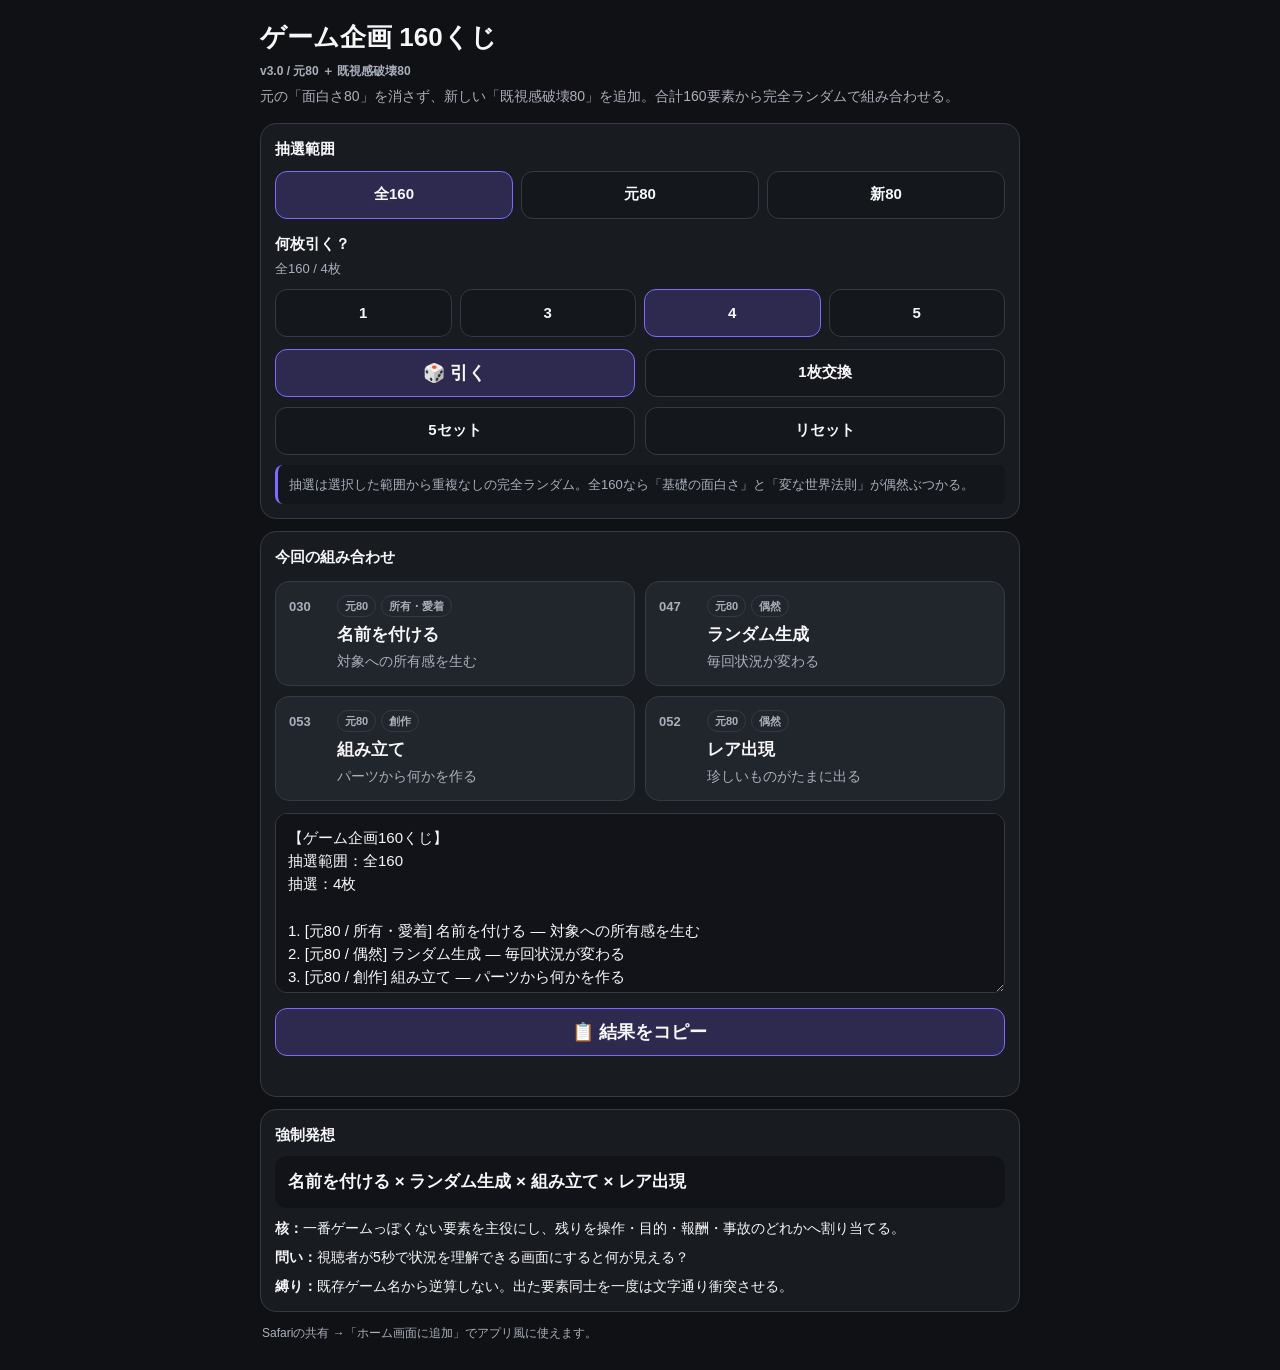
==== commit 6b8905e7: "Restore original 80 and add new 80 as 160-item lottery" ====
--- a/game-idea-80/index.html
+++ b/game-idea-80/index.html
@@ -6,244 +6,91 @@
 <meta name="theme-color" content="#101114">
 <meta name="apple-mobile-web-app-capable" content="yes">
 <meta name="apple-mobile-web-app-status-bar-style" content="black-translucent">
-<meta name="apple-mobile-web-app-title" content="破壊80くじ">
-<title>既視感破壊 80くじ v2</title>
+<meta name="apple-mobile-web-app-title" content="160くじ">
+<title>ゲーム企画 160くじ</title>
 <style>
 :root{color-scheme:dark;--bg:#101114;--panel:#181b20;--card:#21252c;--line:#343a45;--text:#f7f7f8;--muted:#a9b0bb;--accent:#7d6cff;--accent2:#2e294f}
 *{box-sizing:border-box}html{-webkit-text-size-adjust:100%;background:var(--bg)}
 body{margin:0;background:var(--bg);color:var(--text);font-family:-apple-system,BlinkMacSystemFont,"SF Pro Text","Hiragino Sans","Yu Gothic",sans-serif;padding:max(18px,env(safe-area-inset-top)) 14px max(28px,env(safe-area-inset-bottom));line-height:1.5}
 main{max-width:760px;margin:auto}h1{font-size:26px;margin:0 0 5px}.version{font-size:12px;color:var(--muted);font-weight:700}.lead{color:var(--muted);font-size:14px;margin:6px 0 16px}
-.panel{border:1px solid var(--line);background:var(--panel);border-radius:16px;padding:14px;margin-top:12px}
-.label{font-weight:800;font-size:15px}.status{color:var(--muted);font-size:13px;margin-top:4px}
-.btns{display:grid;grid-template-columns:repeat(4,1fr);gap:8px;margin-top:12px}.actions{display:grid;grid-template-columns:1fr 1fr;gap:10px;margin-top:12px}
-button{appearance:none;-webkit-appearance:none;border:1px solid var(--line);background:#14171c;color:var(--text);min-height:48px;border-radius:12px;padding:10px 12px;font-size:16px;font-weight:700;touch-action:manipulation;-webkit-tap-highlight-color:transparent}
+.panel{border:1px solid var(--line);background:var(--panel);border-radius:16px;padding:14px;margin-top:12px}.label{font-weight:800;font-size:15px}.status{color:var(--muted);font-size:13px;margin-top:4px}
+.pool-btns{display:grid;grid-template-columns:repeat(3,1fr);gap:8px;margin-top:10px}.btns{display:grid;grid-template-columns:repeat(4,1fr);gap:8px;margin-top:10px}.actions{display:grid;grid-template-columns:1fr 1fr;gap:10px;margin-top:12px}
+button{appearance:none;-webkit-appearance:none;border:1px solid var(--line);background:#14171c;color:var(--text);min-height:48px;border-radius:12px;padding:9px 10px;font-size:15px;font-weight:700;touch-action:manipulation;-webkit-tap-highlight-color:transparent}
 button:active{transform:scale(.985)}button.active,button.primary{background:var(--accent2);border-color:var(--accent)}button.primary{font-size:18px}
-.cards{display:grid;gap:10px;margin-top:12px}.card{background:var(--card);border:1px solid var(--line);border-radius:14px;padding:13px;display:grid;grid-template-columns:36px 1fr;gap:10px}
-.num{font-size:13px;color:var(--muted);font-weight:800;padding-top:2px}.cat{display:inline-block;font-size:11px;font-weight:800;color:var(--muted);border:1px solid var(--line);border-radius:999px;padding:2px 7px;margin-bottom:5px}.name{font-size:17px;font-weight:900}.desc{font-size:14px;color:var(--muted);margin-top:3px}
-.formula{background:#111318;border-radius:12px;padding:13px;font-size:17px;font-weight:900;line-height:1.5;margin-top:10px;word-break:break-word}
+.cards{display:grid;gap:10px;margin-top:12px}.card{background:var(--card);border:1px solid var(--line);border-radius:14px;padding:13px;display:grid;grid-template-columns:38px 1fr;gap:10px}
+.num{font-size:13px;color:var(--muted);font-weight:800;padding-top:2px}.tags{display:flex;flex-wrap:wrap;gap:5px;margin-bottom:5px}.tag{display:inline-block;font-size:11px;font-weight:800;color:var(--muted);border:1px solid var(--line);border-radius:999px;padding:2px 7px}
+.name{font-size:17px;font-weight:900}.desc{font-size:14px;color:var(--muted);margin-top:3px}.formula{background:#111318;border-radius:12px;padding:13px;font-size:17px;font-weight:900;line-height:1.5;margin-top:10px;word-break:break-word}
 .meta{font-size:14px;display:grid;gap:8px;margin-top:10px}.rapid{display:grid;gap:8px;margin-top:10px}.rapid-item{background:#13161b;border:1px solid var(--line);border-radius:12px;padding:11px;font-size:14px;line-height:1.6}
 .copy-area{margin-top:12px}.copybox{width:100%;min-height:180px;resize:vertical;border:1px solid var(--line);border-radius:12px;background:#111318;color:var(--text);padding:12px;font-size:15px;line-height:1.55;font-family:inherit;-webkit-appearance:none}
-.copy-actions{display:grid;grid-template-columns:1fr;gap:8px;margin-top:8px}.copy-status{min-height:20px;color:var(--muted);font-size:13px;margin-top:6px}.hidden{display:none}
-.rule-note{font-size:13px;color:var(--muted);margin-top:10px;padding:10px 11px;border-left:3px solid var(--accent);background:#13161b;border-radius:8px}
+.copy-actions{display:grid;grid-template-columns:1fr;gap:8px;margin-top:8px}.copy-status{min-height:20px;color:var(--muted);font-size:13px;margin-top:6px}.hidden{display:none}.rule-note{font-size:13px;color:var(--muted);margin-top:10px;padding:10px 11px;border-left:3px solid var(--accent);background:#13161b;border-radius:8px}
 .note{font-size:12px;color:var(--muted);margin:12px 2px 0}@media(min-width:680px){.cards{grid-template-columns:1fr 1fr}}
 </style>
 </head>
 <body>
 <main>
-<h1>既視感破壊 80くじ</h1>
-<div class="version">v2.0 / 80アイテム固定</div>
-<p class="lead">既存ゲームの定番要素だけでなく、世界法則・入力制約・目的反転・代償・対象変換・現実モチーフなどを混ぜて、ジャンルに収束しにくい企画を作る。</p>
+<h1>ゲーム企画 160くじ</h1>
+<div class="version">v3.0 / 元80 ＋ 既視感破壊80</div>
+<p class="lead">元の「面白さ80」を消さず、新しい「既視感破壊80」を追加。合計160要素から完全ランダムで組み合わせる。</p>
 
 <section class="panel">
-<div class="label">何枚引く？</div>
-<div id="status" class="status">4枚引き</div>
+<div class="label">抽選範囲</div>
+<div class="pool-btns" id="poolBtns">
+<button type="button" data-pool="all" class="active">全160</button>
+<button type="button" data-pool="old">元80</button>
+<button type="button" data-pool="new">新80</button>
+</div>
+<div class="label" style="margin-top:14px">何枚引く？</div>
+<div id="status" class="status">全160から4枚引き</div>
 <div class="btns" id="countBtns">
 <button type="button" data-count="1">1</button><button type="button" data-count="3">3</button><button type="button" data-count="4" class="active">4</button><button type="button" data-count="5">5</button>
 </div>
 <div class="actions">
 <button type="button" id="draw" class="primary">🎲 引く</button><button type="button" id="swap">1枚交換</button><button type="button" id="rapid">5セット</button><button type="button" id="reset">リセット</button>
 </div>
-<div class="rule-note">抽選はランダム。ただし複数枚では、できるだけ別カテゴリ同士を混ぜて既視感を壊す。</div>
+<div class="rule-note">抽選は選択した範囲から重複なしの完全ランダム。全160なら「基礎の面白さ」と「変な世界法則」が偶然ぶつかる。</div>
 </section>
 
 <section class="panel">
-<div class="label">今回の組み合わせ</div>
-<div id="cards" class="cards"></div>
-<div class="copy-area">
-<textarea id="copyText" class="copybox" readonly aria-label="コピペ用抽選結果"></textarea>
-<div class="copy-actions"><button type="button" id="copyCurrent" class="primary">📋 結果をコピー</button></div>
-<div id="copyStatus" class="copy-status" aria-live="polite"></div>
-</div>
+<div class="label">今回の組み合わせ</div><div id="cards" class="cards"></div>
+<div class="copy-area"><textarea id="copyText" class="copybox" readonly aria-label="コピペ用抽選結果"></textarea>
+<div class="copy-actions"><button type="button" id="copyCurrent" class="primary">📋 結果をコピー</button></div><div id="copyStatus" class="copy-status" aria-live="polite"></div></div>
 </section>
 
 <section id="ideaPanel" class="panel hidden">
 <div class="label">強制発想</div><div id="formula" class="formula"></div>
-<div class="meta"><div><b>核：</b><span id="core"></span></div><div><b>問い：</b><span id="question"></span></div><div><b>縛り：</b>既存ゲーム名から逆算しない。「敵・HP・レベル・ダンジョン」は必要になるまで使わない。</div></div>
+<div class="meta"><div><b>核：</b><span id="core"></span></div><div><b>問い：</b><span id="question"></span></div><div><b>縛り：</b>既存ゲーム名から逆算しない。出た要素同士を一度は文字通り衝突させる。</div></div>
 </section>
 
 <section id="rapidPanel" class="panel hidden">
-<div class="label">5セット連続</div>
-<div id="rapidResults" class="rapid"></div>
-<div class="copy-actions"><button type="button" id="copyRapid">📋 5セットをコピー</button></div>
-<div id="rapidCopyStatus" class="copy-status" aria-live="polite"></div>
+<div class="label">5セット連続</div><div id="rapidResults" class="rapid"></div>
+<div class="copy-actions"><button type="button" id="copyRapid">📋 5セットをコピー</button></div><div id="rapidCopyStatus" class="copy-status" aria-live="polite"></div>
 </section>
-<p class="note">iPhoneはSafariの共有メニュー →「ホーム画面に追加」でアプリ風に使えます。</p>
+<p class="note">Safariの共有 →「ホーム画面に追加」でアプリ風に使えます。</p>
 </main>
 
 <script>
 (()=>{
-const parts=[
-["世界法則","見られていない物だけ動く","視界に入った瞬間だけ世界が静止する"],
-["世界法則","重い物ほど上に落ちる","質量が増えるほど重力方向が逆転する"],
-["世界法則","名前のない物は存在できない","名前を失った物から世界から消えていく"],
-["世界法則","嘘をつくと物理法則が変わる","発言の真偽が重力や摩擦に影響する"],
-["世界法則","同じ物が3つ揃うと融合する","三つ揃った瞬間に別の性質へ変化する"],
-["世界法則","触れた物だけ時間が止まる","操作するほど世界に静止物が増える"],
-["世界法則","音量が質量になる","大きな音ほど物理的に重くなる"],
-["世界法則","影が本体より先に動く","影の行動を本体が後から追いかける"],
-
-["入力制約","一度押した操作は10秒続く","短く修正できず、判断そのものが危険になる"],
-["入力制約","1分に1回しか操作できない","一回の入力を長く見守る必要がある"],
-["入力制約","操作するたびボタンの意味が変わる","同じ入力が次回は別の作用になる"],
-["入力制約","反動でしか移動できない","物を押す・投げる反作用だけで移動する"],
-["入力制約","画面を見ている間は動けない","確認と行動を同時にできない"],
-["入力制約","同じ操作を連続で使えない","毎回別の手段へ切り替える必要がある"],
-["入力制約","方向を直接選べない","周囲の物体を利用して進行方向を作る"],
-["入力制約","未来の操作を予約する","今ではなく数秒後の自分へ命令を置く"],
-
-["目的反転","完成させないのが目的","壊れず未完成の絶妙な状態を維持する"],
-["目的反転","何も壊さず事故を起こす","被害ゼロのまま大騒動だけ発生させる"],
-["目的反転","一番遅くゴールする","停止せず、最遅を狙う"],
-["目的反転","勝者を作らない","誰か一人が勝つと全員失敗になる"],
-["目的反転","正解を見つけても使わない","理解した法則を別の方法で迂回する"],
-["目的反転","失敗させるが気づかせない","相手が自分の判断だと思う形で失敗を誘う"],
-["目的反転","目的が途中で入れ替わる","過去の行動が新しい目的では邪魔になる"],
-["目的反転","ゴールを自分で移動させる","到達するのではなく到達可能な場所を作る"],
-
-["代償","強くなるほど情報が消える","能力上昇と引き換えにUIや記憶が欠ける"],
-["代償","拾うほど主人公が別人になる","所持物が性格・能力・立場を上書きする"],
-["代償","セーブするたび何か一つ失う","安全確保そのものにコストがある"],
-["代償","便利な道具ほど世界を壊す","高性能な道具ほど法則へ副作用を起こす"],
-["代償","成功するほど次回の操作が減る","上手くいくほど自由度が下がる"],
-["代償","見つけるほど地図が消える","探索進行と同時に既知情報が失われる"],
-["代償","使った物が次回の障害になる","便利だった手段が未来に敵対する"],
-["代償","時間を稼ぐほど未来が難しくなる","現在を延命すると後半の環境が悪化する"],
-
-["対象変換","UIが生物になる","ボタンやゲージが逃げたり眠ったりする"],
-["対象変換","セーブデータがNPCになる","過去の記録が世界内キャラクターとして現れる"],
-["対象変換","音が物体になる","発生した音を持つ・積む・投げることができる"],
-["対象変換","ルールがアイテムになる","法則を拾い、捨て、交換できる"],
-["対象変換","敵が地形になる","敵対存在が壁・床・坂として機能する"],
-["対象変換","体力が場所になる","HPではなく安全に存在できる領域が減る"],
-["対象変換","所持品が性格になる","持ち物構成が主人公の行動傾向を決める"],
-["対象変換","会話が建築材料になる","言葉を足場や壁として世界に残せる"],
-
-["現実モチーフ","検品","大量の物から微妙な違いを見抜き、判定の責任を負う"],
-["現実モチーフ","測量","距離・高さ・角度を測る行為自体を遊びにする"],
-["現実モチーフ","発酵","時間と環境で中身が勝手に変質していく"],
-["現実モチーフ","引っ越し","限られた空間へ物を運び、詰め、壊さず移す"],
-["現実モチーフ","葬儀","儀式・順序・人間関係を扱う"],
-["現実モチーフ","会議","発言・沈黙・合意形成そのものをシステム化する"],
-["現実モチーフ","道路工事","使われ続ける場所を止めずに作り替える"],
-["現実モチーフ","清掃","汚れを消すだけでなく、何を残すか判断する"],
-
-["認知情報","見落とした物ほど重要になる","注意を向けなかった対象が後から価値を持つ"],
-["認知情報","記憶した内容が少しずつ嘘になる","プレイヤーの記録自体が時間で変質する"],
-["認知情報","プレイヤーごとに因果が違う","同じ行動でも人によって結果の法則が異なる"],
-["認知情報","チュートリアルが一部だけ間違う","説明を信じるか実験するかがゲームになる"],
-["認知情報","NPCがプレイヤーの癖を誤学習する","AIが間違った人物像を作り、それに合わせて動く"],
-["認知情報","未来の結果だけ先に見える","原因を知らないまま結果から逆算する"],
-["認知情報","正解を知るほど選択肢が減る","理解が自由を狭める"],
-["認知情報","見ていない場所の情報だけ正確","確認した瞬間に情報が曖昧になる"],
-
-["時間空間","過去の自分が物理的に残る","以前の行動が次回も同じ場所で繰り返される"],
-["時間空間","距離が時間になる","遠くへ行くほど未来へ進み、戻ると過去へ近づく"],
-["時間空間","近づくほど対象が遠ざかる","直接追うほど到達不能になる"],
-["時間空間","部屋の中の方が外より広い","空間サイズの常識が接続ごとに崩れる"],
-["時間空間","失敗した場所が次回の入口になる","失敗地点が次プレイの開始地点になる"],
-["時間空間","一歩ごとに世界の縮尺が変わる","歩行が巨大化・縮小を兼ねる"],
-["時間空間","未来から順番に出来事が起きる","結果→途中→原因の順で体験する"],
-["時間空間","物を置くと別の場所が削れる","空間総量が一定で配置が別空間を侵食する"],
-
-["社会関係","NPCがプレイヤーを攻略する","NPC側が行動パターンを研究し対策を組む"],
-["社会関係","仲間の成功が自分の失敗になる","協力と競争が同じ行動に共存する"],
-["社会関係","全員の勝利条件が違うが誰も知らない","自分の目的すら観察から推測する"],
-["社会関係","評判が物理パラメータになる","周囲の評価で重さ・速度・大きさが変化する"],
-["社会関係","観察されるたび役割が変わる","他者に見られることで立場や能力が切り替わる"],
-["社会関係","他人のミスを引き取れる","誰の失敗として処理するか選べる"],
-["社会関係","観客の予想が世界へ影響する","多く予想された結果ほど起きにくくなる"],
-["社会関係","約束した行動しかできない","宣言した予定が操作制約になる"],
-
-["創発事故","物理事故","想定からズレた挙動そのものが展開を作る"],
-["創発事故","自分の判断で事故る","原因が明確に自分の選択へ戻ってくる"],
-["創発事故","失敗の痕跡が世界に残る","過去のやらかしが次回の地形や条件になる"],
-["創発事故","予想外の乱入","第三者や現象が計画へ割り込む"],
-["創発事故","連鎖事故","小さなミスが別システムへ伝播する"],
-["創発事故","奇跡的成功","無理そうな状況が偶然の相互作用で通る"],
-["創発事故","ルール同士が衝突する","複数の法則が同時成立し矛盾を起こす"],
-["創発事故","何もしないことが連鎖を起こす","未操作が世界側の行動を進める"]
-];
-
-let count=4,current=[],rapidSets=[];
+const parts=[["元80","失敗","連鎖失敗","小さなミスが次の事故を呼ぶ"],["元80","創作","自動化","作った仕組みが勝手に動く"],["元80","予測","人間心理読み","相手の考えや行動を読む"],["元80","偶然","レア現象","めったに起きないことが起こる"],["元80","創作","自由配置","物を好きな場所に置ける"],["元80","欲・リスク","持ち帰り","生還・回収して初めて利益になる"],["元80","発見","未知の法則","最初は何が起きるか分からない"],["元80","観戦・実況","短い起承転結","1プレイに小さなドラマが生まれる"],["元80","創作","自分だけの戦術","正解が一つではない"],["元80","観戦・実況","大事故","派手な崩壊や事故が起きる"],["元80","観戦・実況","結果待ち","実行後の結果を見るのが楽しい"],["元80","欲・リスク","全ロスト","失敗すると全部失う"],["元80","成長","拠点発展","小さいものが徐々に育つ"],["元80","観戦・実況","視聴者だけ正解を知る","見る側に情報優位がある"],["元80","連鎖","ドミノ","1つの行動が順番に波及する"],["元80","成長","プレイヤースキル上達","本人の理解と腕が成長する"],["元80","成長","能力合成","複数能力を混ぜて使う"],["元80","予測","資源予測","足りるかどうかを読む"],["元80","失敗","笑える失敗","ミス自体がコンテンツになる"],["元80","所有・愛着","コレクション","揃えたくなる"],["元80","偶然","環境変化","天候・時間・地形などが変化する"],["元80","発見","隠された場所","秘密の場所を発見する"],["元80","成長","選択型進化","毎回違う成長方向を選ぶ"],["元80","成長","暴走型成長","強くなりすぎて制御不能になる"],["元80","失敗","派手に失敗","失敗が視覚的に分かりやすい"],["元80","観戦・実況","再現不能な瞬間","同じことが二度と起きない"],["元80","偶然","奇跡的成功","普通なら無理なことが通る"],["元80","創作","ルール作成","プレイヤー自身がルールを加える"],["元80","協力・対人","相互依存","一人では成立しない"],["元80","所有・愛着","名前を付ける","対象への所有感を生む"],["元80","偶然","予想外の乱入","突然第三者や事件が入る"],["元80","連鎖","状態異常連鎖","火→爆発→崩壊のようにつながる"],["元80","発見","条件付き現象","特定条件でだけ現象が起きる"],["元80","協力・対人","足を引っ張れる","事故でも故意でも他人を邪魔できる"],["元80","成長","弱→強","明確なパワーアップを味わう"],["元80","観戦・実況","一目で状況が分かる","初見でも理解できる"],["元80","欲・リスク","リスク選択","安全か欲張るかを選ぶ"],["元80","所有・愛着","カスタム","見た目や性能を変える"],["元80","創作","建築","自分で構造物を作る"],["元80","所有・愛着","傷・履歴","長く使うほど歴史が残る"],["元80","連鎖","連鎖事故","事故が別の事故を呼ぶ"],["元80","予測","物理結果予測","崩れるか耐えるかなどを読む"],["元80","予測","他人の癖が攻略対象","人そのものを読む"],["元80","発見","意外な使い方","想定外の用途を見つける"],["元80","欲・リスク","時間制限","急がされることで緊張が生まれる"],["元80","協力・対人","同期","タイミングを合わせる"],["元80","偶然","ランダム生成","毎回状況が変わる"],["元80","発見","秘密のルール","表向きと違う法則がある"],["元80","所有・愛着","展示","作ったものを他人に見せる"],["元80","失敗","自分の判断で事故る","自業自得の失敗が起きる"],["元80","成長","小→巨大","サイズの成長を楽しむ"],["元80","偶然","レア出現","珍しいものがたまに出る"],["元80","創作","組み立て","パーツから何かを作る"],["元80","予測","相手行動予測","次の動きを読む"],["元80","失敗","取り返し","失敗後も立て直せる"],["元80","成長","数が増える","少数から大量へ増殖する"],["元80","協力・対人","誤解","意思疎通のズレが遊びになる"],["元80","欲・リスク","禁断の選択","やるなと言われたことを試したくなる"],["元80","連鎖","連鎖成長","育つほどさらに育ちやすくなる"],["元80","所有・愛着","個体差","同じ種類でも特徴が違う"],["元80","予測","軌道予測","投げる・飛ぶ・落ちる軌道を読む"],["元80","協力・対人","1人だけ別情報","プレイヤー間に情報格差がある"],["元80","発見","徐々に理解する世界","遊ぶほど法則が分かる"],["元80","失敗","物理事故","想定からズレる挙動が起きる"],["元80","予測","確率判断","運を含めて判断する"],["元80","発見","組み合わせ発見","A+Bから新しい結果を見つける"],["元80","協力・対人","分業","役割を分けて進める"],["元80","協力・対人","1人だけ裏切り候補","協力の中に疑念がある"],["元80","失敗","ギリギリ復活","終わったと思ったところから助かる"],["元80","観戦・実況","視聴者も予想できる","見る側も結果を考えられる"],["元80","失敗","失敗の痕跡が残る","過去のミスが世界に蓄積する"],["元80","成長","成長が見た目に出る","強さが外見にも反映される"],["元80","連鎖","経済連鎖","稼ぐ→投資→さらに稼ぐ"],["元80","観戦・実況","短い挑戦の反復","短時間で何度も試せる"],["元80","失敗","ループする改善","失敗→修正→再挑戦が自然に回る"],["元80","偶然","状況だけ変わる","操作は同じでも状況が毎回違う"],["元80","所有・愛着","生物育成","育て方で結果が変わる"],["元80","欲・リスク","持ちすぎると危険","欲張るほどリスクが上がる"],["元80","観戦・実況","観察が楽しい","操作より結果を見ること自体が楽しい"],["元80","観戦・実況","キャラ差が出る","人によって遊び方が大きく変わる"],["新80","世界法則","見られていない物だけ動く","視界に入った瞬間だけ世界が静止する"],["新80","世界法則","重い物ほど上に落ちる","質量が増えるほど重力方向が逆転する"],["新80","世界法則","名前のない物は存在できない","名前を失った物から世界から消えていく"],["新80","世界法則","嘘をつくと物理法則が変わる","発言の真偽が重力や摩擦に影響する"],["新80","世界法則","同じ物が3つ揃うと融合する","三つ揃った瞬間に別の性質へ変化する"],["新80","世界法則","触れた物だけ時間が止まる","操作するほど世界に静止物が増える"],["新80","世界法則","音量が質量になる","大きな音ほど物理的に重くなる"],["新80","世界法則","影が本体より先に動く","影の行動を本体が後から追いかける"],["新80","入力制約","一度押した操作は10秒続く","短く修正できず、判断そのものが危険になる"],["新80","入力制約","1分に1回しか操作できない","一回の入力を長く見守る必要がある"],["新80","入力制約","操作するたびボタンの意味が変わる","同じ入力が次回は別の作用になる"],["新80","入力制約","反動でしか移動できない","物を押す・投げる反作用だけで移動する"],["新80","入力制約","画面を見ている間は動けない","確認と行動を同時にできない"],["新80","入力制約","同じ操作を連続で使えない","毎回別の手段へ切り替える必要がある"],["新80","入力制約","方向を直接選べない","周囲の物体を利用して進行方向を作る"],["新80","入力制約","未来の操作を予約する","今ではなく数秒後の自分へ命令を置く"],["新80","目的反転","完成させないのが目的","壊れず未完成の絶妙な状態を維持する"],["新80","目的反転","何も壊さず事故を起こす","被害ゼロのまま大騒動だけ発生させる"],["新80","目的反転","一番遅くゴールする","停止せず、最遅を狙う"],["新80","目的反転","勝者を作らない","誰か一人が勝つと全員失敗になる"],["新80","目的反転","正解を見つけても使わない","理解した法則を別の方法で迂回する"],["新80","目的反転","失敗させるが気づかせない","相手が自分の判断だと思う形で失敗を誘う"],["新80","目的反転","目的が途中で入れ替わる","過去の行動が新しい目的では邪魔になる"],["新80","目的反転","ゴールを自分で移動させる","到達するのではなく到達可能な場所を作る"],["新80","代償","強くなるほど情報が消える","能力上昇と引き換えにUIや記憶が欠ける"],["新80","代償","拾うほど主人公が別人になる","所持物が性格・能力・立場を上書きする"],["新80","代償","セーブするたび何か一つ失う","安全確保そのものにコストがある"],["新80","代償","便利な道具ほど世界を壊す","高性能な道具ほど法則へ副作用を起こす"],["新80","代償","成功するほど次回の操作が減る","上手くいくほど自由度が下がる"],["新80","代償","見つけるほど地図が消える","探索進行と同時に既知情報が失われる"],["新80","代償","使った物が次回の障害になる","便利だった手段が未来に敵対する"],["新80","代償","時間を稼ぐほど未来が難しくなる","現在を延命すると後半の環境が悪化する"],["新80","対象変換","UIが生物になる","ボタンやゲージが逃げたり眠ったりする"],["新80","対象変換","セーブデータがNPCになる","過去の記録が世界内キャラクターとして現れる"],["新80","対象変換","音が物体になる","発生した音を持つ・積む・投げることができる"],["新80","対象変換","ルールがアイテムになる","法則を拾い、捨て、交換できる"],["新80","対象変換","敵が地形になる","敵対存在が壁・床・坂として機能する"],["新80","対象変換","体力が場所になる","HPではなく安全に存在できる領域が減る"],["新80","対象変換","所持品が性格になる","持ち物構成が主人公の行動傾向を決める"],["新80","対象変換","会話が建築材料になる","言葉を足場や壁として世界に残せる"],["新80","現実モチーフ","検品","大量の物から微妙な違いを見抜き、判定の責任を負う"],["新80","現実モチーフ","測量","距離・高さ・角度を測る行為自体を遊びにする"],["新80","現実モチーフ","発酵","時間と環境で中身が勝手に変質していく"],["新80","現実モチーフ","引っ越し","限られた空間へ物を運び、詰め、壊さず移す"],["新80","現実モチーフ","葬儀","儀式・順序・人間関係を扱う"],["新80","現実モチーフ","会議","発言・沈黙・合意形成そのものをシステム化する"],["新80","現実モチーフ","道路工事","使われ続ける場所を止めずに作り替える"],["新80","現実モチーフ","清掃","汚れを消すだけでなく、何を残すか判断する"],["新80","認知情報","見落とした物ほど重要になる","注意を向けなかった対象が後から価値を持つ"],["新80","認知情報","記憶した内容が少しずつ嘘になる","プレイヤーの記録自体が時間で変質する"],["新80","認知情報","プレイヤーごとに因果が違う","同じ行動でも人によって結果の法則が異なる"],["新80","認知情報","チュートリアルが一部だけ間違う","説明を信じるか実験するかがゲームになる"],["新80","認知情報","NPCがプレイヤーの癖を誤学習する","AIが間違った人物像を作り、それに合わせて動く"],["新80","認知情報","未来の結果だけ先に見える","原因を知らないまま結果から逆算する"],["新80","認知情報","正解を知るほど選択肢が減る","理解が自由を狭める"],["新80","認知情報","見ていない場所の情報だけ正確","確認した瞬間に情報が曖昧になる"],["新80","時間空間","過去の自分が物理的に残る","以前の行動が次回も同じ場所で繰り返される"],["新80","時間空間","距離が時間になる","遠くへ行くほど未来へ進み、戻ると過去へ近づく"],["新80","時間空間","近づくほど対象が遠ざかる","直接追うほど到達不能になる"],["新80","時間空間","部屋の中の方が外より広い","空間サイズの常識が接続ごとに崩れる"],["新80","時間空間","失敗した場所が次回の入口になる","失敗地点が次プレイの開始地点になる"],["新80","時間空間","一歩ごとに世界の縮尺が変わる","歩行が巨大化・縮小を兼ねる"],["新80","時間空間","未来から順番に出来事が起きる","結果→途中→原因の順で体験する"],["新80","時間空間","物を置くと別の場所が削れる","空間総量が一定で配置が別空間を侵食する"],["新80","社会関係","NPCがプレイヤーを攻略する","NPC側が行動パターンを研究し対策を組む"],["新80","社会関係","仲間の成功が自分の失敗になる","協力と競争が同じ行動に共存する"],["新80","社会関係","全員の勝利条件が違うが誰も知らない","自分の目的すら観察から推測する"],["新80","社会関係","評判が物理パラメータになる","周囲の評価で重さ・速度・大きさが変化する"],["新80","社会関係","観察されるたび役割が変わる","他者に見られることで立場や能力が切り替わる"],["新80","社会関係","他人のミスを引き取れる","誰の失敗として処理するか選べる"],["新80","社会関係","観客の予想が世界へ影響する","多く予想された結果ほど起きにくくなる"],["新80","社会関係","約束した行動しかできない","宣言した予定が操作制約になる"],["新80","創発事故","物理事故","想定からズレた挙動そのものが展開を作る"],["新80","創発事故","自分の判断で事故る","原因が明確に自分の選択へ戻ってくる"],["新80","創発事故","失敗の痕跡が世界に残る","過去のやらかしが次回の地形や条件になる"],["新80","創発事故","予想外の乱入","第三者や現象が計画へ割り込む"],["新80","創発事故","連鎖事故","小さなミスが別システムへ伝播する"],["新80","創発事故","奇跡的成功","無理そうな状況が偶然の相互作用で通る"],["新80","創発事故","ルール同士が衝突する","複数の法則が同時成立し矛盾を起こす"],["新80","創発事故","何もしないことが連鎖を起こす","未操作が世界側の行動を進める"]];
+let count=4,poolMode="all",current=[],rapidSets=[];
 const $=s=>document.querySelector(s),$$=s=>Array.from(document.querySelectorAll(s));
 function rnd(max){if(max<=1)return 0;if(window.crypto&&crypto.getRandomValues){const range=4294967296,limit=range-(range%max),a=new Uint32Array(1);do{crypto.getRandomValues(a)}while(a[0]>=limit);return a[0]%max}return Math.floor(Math.random()*max)}
-function shuffle(arr){const a=arr.slice();for(let i=a.length-1;i>0;i--){const j=rnd(i+1);[a[i],a[j]]=[a[j],a[i]]}return a}
-function draw(n,exclude=[]){
-  const blocked=new Set(exclude),available=parts.map((_,i)=>i).filter(i=>!blocked.has(i)),out=[];
-  const byCat={};available.forEach(i=>{const cat=parts[i][0];(byCat[cat]||(byCat[cat]=[])).push(i)});
-  const cats=shuffle(Object.keys(byCat));
-  for(const cat of cats){
-    if(out.length>=n)break;
-    const pool=byCat[cat];out.push(pool[rnd(pool.length)]);
-  }
-  if(out.length<n){
-    const used=new Set(out),rest=available.filter(i=>!used.has(i));
-    while(out.length<n&&rest.length){const j=rnd(rest.length);out.push(rest[j]);rest.splice(j,1)}
-  }
-  return out;
-}
-function replacementFor(pos){
-  const others=current.filter((_,i)=>i!==pos),usedCats=new Set(others.map(i=>parts[i][0]));
-  let pool=parts.map((_,i)=>i).filter(i=>!others.includes(i)&&i!==current[pos]&&!usedCats.has(parts[i][0]));
-  if(!pool.length)pool=parts.map((_,i)=>i).filter(i=>!others.includes(i)&&i!==current[pos]);
-  return pool.length?pool[rnd(pool.length)]:null;
-}
-async function copyText(text,statusEl){
-  if(!text)return;let ok=false;
-  try{if(navigator.clipboard&&window.isSecureContext){await navigator.clipboard.writeText(text);ok=true}}catch(_){}
-  if(!ok){const ta=document.createElement("textarea");ta.value=text;ta.setAttribute("readonly","");ta.style.position="fixed";ta.style.opacity="0";document.body.appendChild(ta);ta.focus();ta.select();ta.setSelectionRange(0,ta.value.length);try{ok=document.execCommand("copy")}catch(_){}ta.remove()}
-  if(statusEl){statusEl.textContent=ok?"コピーしました":"コピーできませんでした。下の欄を長押ししてコピーしてください。";setTimeout(()=>statusEl.textContent="",2200)}
-}
-function currentCopyText(){
-  if(!current.length)return "";
-  const lines=["【既視感破壊80くじ v2】","抽選："+current.length+"枚",""];
-  current.forEach((i,n)=>lines.push((n+1)+". ["+parts[i][0]+"] "+parts[i][1]+" — "+parts[i][2]));
-  lines.push("","組み合わせ："+current.map(i=>parts[i][1]).join(" × "));
-  const q=$("#question")?$("#question").textContent:"";if(q)lines.push("問い："+q);
-  return lines.join("\n");
-}
-function rapidCopyText(){
-  if(!rapidSets.length)return "";
-  const lines=["【既視感破壊80くじ v2｜5セット】",""];
-  rapidSets.forEach((set,n)=>lines.push((n+1)+". "+set.map(i=>"["+parts[i][0]+"] "+parts[i][1]).join(" × ")));
-  return lines.join("\n");
-}
+function poolIndexes(){return parts.map((_,i)=>i).filter(i=>poolMode==="all"||(poolMode==="old"&&parts[i][0]==="元80")||(poolMode==="new"&&parts[i][0]==="新80"))}
+function draw(n,exclude=[]){const blocked=new Set(exclude),pool=poolIndexes().filter(i=>!blocked.has(i)),out=[];for(let k=0;k<Math.min(n,pool.length);k++){const j=rnd(pool.length);out.push(pool[j]);pool.splice(j,1)}return out}
+function poolLabel(){return poolMode==="all"?"全160":poolMode==="old"?"元80":"新80"}
+async function copyText(text,statusEl){if(!text)return;let ok=false;try{if(navigator.clipboard&&window.isSecureContext){await navigator.clipboard.writeText(text);ok=true}}catch(_){}if(!ok){const ta=document.createElement("textarea");ta.value=text;ta.setAttribute("readonly","");ta.style.position="fixed";ta.style.opacity="0";document.body.appendChild(ta);ta.focus();ta.select();ta.setSelectionRange(0,ta.value.length);try{ok=document.execCommand("copy")}catch(_){}ta.remove()}if(statusEl){statusEl.textContent=ok?"コピーしました":"コピーできませんでした。下の欄を長押ししてコピーしてください。";setTimeout(()=>statusEl.textContent="",2200)}}
+function currentCopyText(){if(!current.length)return "";const lines=["【ゲーム企画160くじ】","抽選範囲："+poolLabel(),"抽選："+current.length+"枚",""];current.forEach((i,n)=>lines.push((n+1)+". ["+parts[i][0]+" / "+parts[i][1]+"] "+parts[i][2]+" — "+parts[i][3]));lines.push("","組み合わせ："+current.map(i=>parts[i][2]).join(" × "));const q=$("#question")?$("#question").textContent:"";if(q)lines.push("問い："+q);return lines.join("\n")}
+function rapidCopyText(){if(!rapidSets.length)return "";const lines=["【ゲーム企画160くじ｜5セット】","抽選範囲："+poolLabel(),""];rapidSets.forEach((set,n)=>lines.push((n+1)+". "+set.map(i=>"["+parts[i][0]+"] "+parts[i][2]).join(" × ")));return lines.join("\n")}
 function syncCopyText(){const el=$("#copyText");if(el)el.value=currentCopyText()}
-function card(i){
-  const a=document.createElement("article");a.className="card";
-  const n=document.createElement("div");n.className="num";n.textContent=String(i+1).padStart(2,"0");
-  const b=document.createElement("div"),cat=document.createElement("div"),nm=document.createElement("div"),ds=document.createElement("div");
-  cat.className="cat";cat.textContent=parts[i][0];nm.className="name";nm.textContent=parts[i][1];ds.className="desc";ds.textContent=parts[i][2];
-  b.append(cat,nm,ds);a.append(n,b);return a
-}
-function render(){
-  $("#cards").replaceChildren(...current.map(card));
-  if(!current.length){$("#ideaPanel").classList.add("hidden");$("#status").textContent=count+"枚引き";syncCopyText();return}
-  const names=current.map(i=>parts[i][1]),cats=current.map(i=>parts[i][0]);
-  $("#ideaPanel").classList.remove("hidden");$("#formula").textContent=names.join(" × ");
-  $("#core").textContent="最も説明しにくい要素を主役にし、残りをルール・目的・代償・舞台のどれかへ割り当てる。";
-  const q=[
-    "この要素を全部『文字通り』実装したら、プレイヤーは最初の60秒で何をする？",
-    "敵・HP・レベルを使わず、この組み合わせだけで1ループを説明できるか？",
-    "この中で一番ゲームっぽくない要素を主役にすると何が起きる？",
-    "成功条件を一文にし、失敗した方が面白くなる仕組みを一つ足せるか？",
-    "見ている人が5秒で状況を理解できる画面にすると、何が見える？",
-    "既存ジャンル名を禁止して、プレイヤーの動詞を3つだけ決めると何になる？",
-    "この4要素のうち2つを衝突させ、矛盾そのものを遊びにできるか？",
-    "主人公を人間にしない場合、このルールは何を操作するゲームになる？"
-  ];
-  $("#question").textContent=q[rnd(q.length)];
-  $("#status").textContent=current.length+"枚 / "+cats.join("・");syncCopyText()
-}
+function card(i){const p=parts[i],a=document.createElement("article");a.className="card";const no=document.createElement("div");no.className="num";no.textContent=String(i+1).padStart(3,"0");const body=document.createElement("div"),tags=document.createElement("div"),src=document.createElement("span"),cat=document.createElement("span"),nm=document.createElement("div"),ds=document.createElement("div");tags.className="tags";src.className="tag";cat.className="tag";src.textContent=p[0];cat.textContent=p[1];tags.append(src,cat);nm.className="name";nm.textContent=p[2];ds.className="desc";ds.textContent=p[3];body.append(tags,nm,ds);a.append(no,body);return a}
+function render(){ $("#cards").replaceChildren(...current.map(card));if(!current.length){$("#ideaPanel").classList.add("hidden");$("#status").textContent=poolLabel()+"から"+count+"枚引き";syncCopyText();return}const names=current.map(i=>parts[i][2]);$("#ideaPanel").classList.remove("hidden");$("#formula").textContent=names.join(" × ");$("#core").textContent="一番ゲームっぽくない要素を主役にし、残りを操作・目的・報酬・事故のどれかへ割り当てる。";const q=["この要素を全部文字通り実装すると、最初の60秒で何が起きる？","操作を3種類以内にしたら何が残る？","既存ジャンル名を禁止して1ループを一文で説明できる？","一番相性が悪い2要素を、あえて同時成立させると何になる？","成功より失敗の方が見たくなる形にできる？","主人公を人間以外にしたら、この組み合わせは何を操作するゲームになる？","視聴者が5秒で状況を理解できる画面にすると何が見える？","この4要素から『普通なら絶対やらないルール』を1つ決めると何？"];$("#question").textContent=q[rnd(q.length)];$("#status").textContent=poolLabel()+" / "+current.length+"枚";syncCopyText()}
 $("#draw").addEventListener("click",()=>{current=draw(count);$("#rapidPanel").classList.add("hidden");render()});
-$("#swap").addEventListener("click",()=>{if(!current.length)return;const pos=rnd(current.length),r=replacementFor(pos);if(r!==null)current[pos]=r;render()});
-$("#rapid").addEventListener("click",()=>{const box=$("#rapidResults");box.replaceChildren();rapidSets=[];for(let s=0;s<5;s++){const set=draw(count);rapidSets.push(set);const row=document.createElement("div");row.className="rapid-item";row.textContent=(s+1)+". "+set.map(i=>"["+parts[i][0]+"] "+parts[i][1]).join(" × ");box.append(row)}$("#rapidPanel").classList.remove("hidden")});
-$("#copyCurrent").addEventListener("click",()=>copyText(currentCopyText(),$("#copyStatus")));
-$("#copyRapid").addEventListener("click",()=>copyText(rapidCopyText(),$("#rapidCopyStatus")));
-$("#reset").addEventListener("click",()=>{current=[];rapidSets=[];$("#cards").replaceChildren();$("#ideaPanel").classList.add("hidden");$("#rapidPanel").classList.add("hidden");$("#status").textContent=count+"枚引き";syncCopyText()});
-$$('#countBtns button').forEach(btn=>btn.addEventListener("click",()=>{count=Math.max(1,Math.min(5,Number(btn.dataset.count)||4));$$('#countBtns button').forEach(b=>b.classList.remove("active"));btn.classList.add("active");$("#status").textContent=count+"枚引き"}));
+$("#swap").addEventListener("click",()=>{if(!current.length)return;const pos=rnd(current.length),others=current.filter((_,i)=>i!==pos),r=draw(1,others);if(r.length)current[pos]=r[0];render()});
+$("#rapid").addEventListener("click",()=>{const box=$("#rapidResults");box.replaceChildren();rapidSets=[];for(let s=0;s<5;s++){const set=draw(count);rapidSets.push(set);const row=document.createElement("div");row.className="rapid-item";row.textContent=(s+1)+". "+set.map(i=>"["+parts[i][0]+"] "+parts[i][2]).join(" × ");box.append(row)}$("#rapidPanel").classList.remove("hidden")});
+$("#copyCurrent").addEventListener("click",()=>copyText(currentCopyText(),$("#copyStatus")));$("#copyRapid").addEventListener("click",()=>copyText(rapidCopyText(),$("#rapidCopyStatus")));
+$("#reset").addEventListener("click",()=>{current=[];rapidSets=[];$("#cards").replaceChildren();$("#ideaPanel").classList.add("hidden");$("#rapidPanel").classList.add("hidden");render()});
+$$('#countBtns button').forEach(btn=>btn.addEventListener("click",()=>{count=Math.max(1,Math.min(5,Number(btn.dataset.count)||4));$$('#countBtns button').forEach(b=>b.classList.remove("active"));btn.classList.add("active");$("#status").textContent=poolLabel()+"から"+count+"枚引き"}));
+$$('#poolBtns button').forEach(btn=>btn.addEventListener("click",()=>{poolMode=btn.dataset.pool||"all";$$('#poolBtns button').forEach(b=>b.classList.remove("active"));btn.classList.add("active");current=[];rapidSets=[];$("#cards").replaceChildren();$("#ideaPanel").classList.add("hidden");$("#rapidPanel").classList.add("hidden");render()}));
 current=draw(count);render();
 })();
 </script>
-</body>
-</html>+</body></html>
